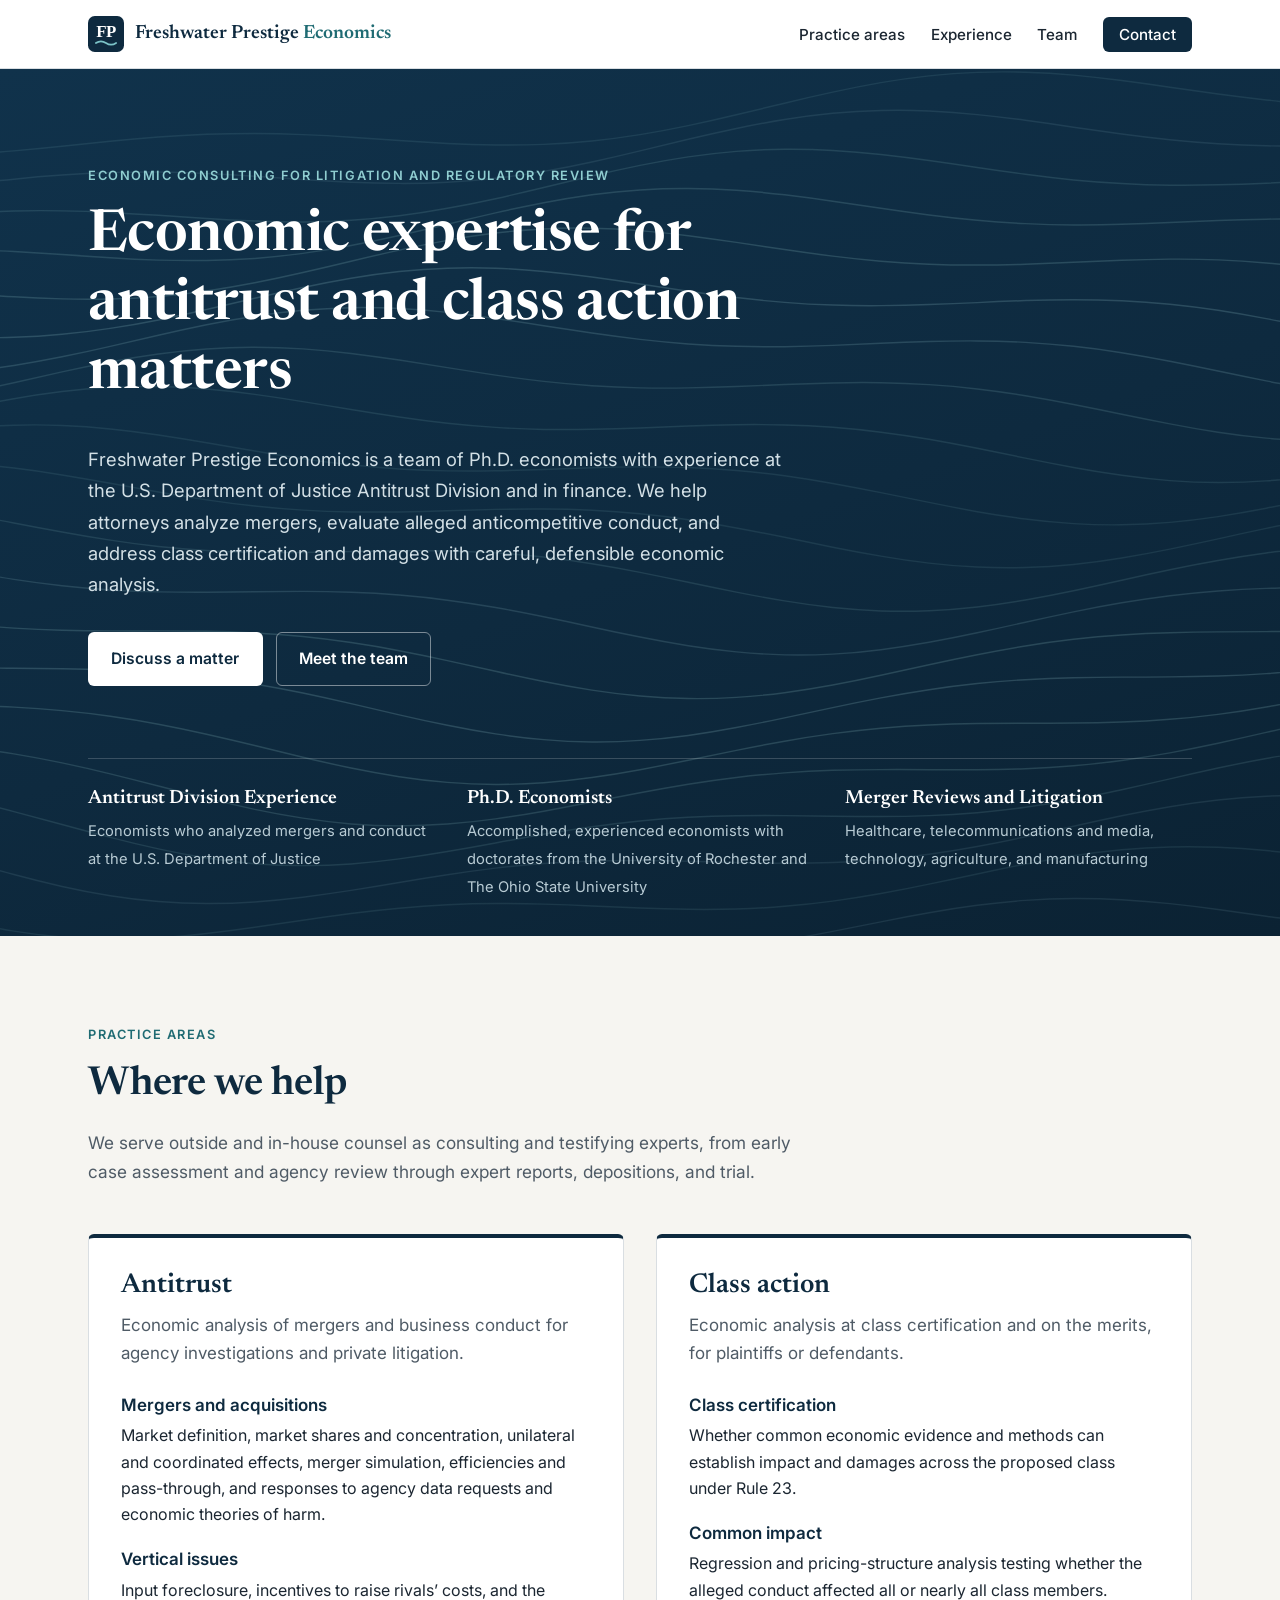
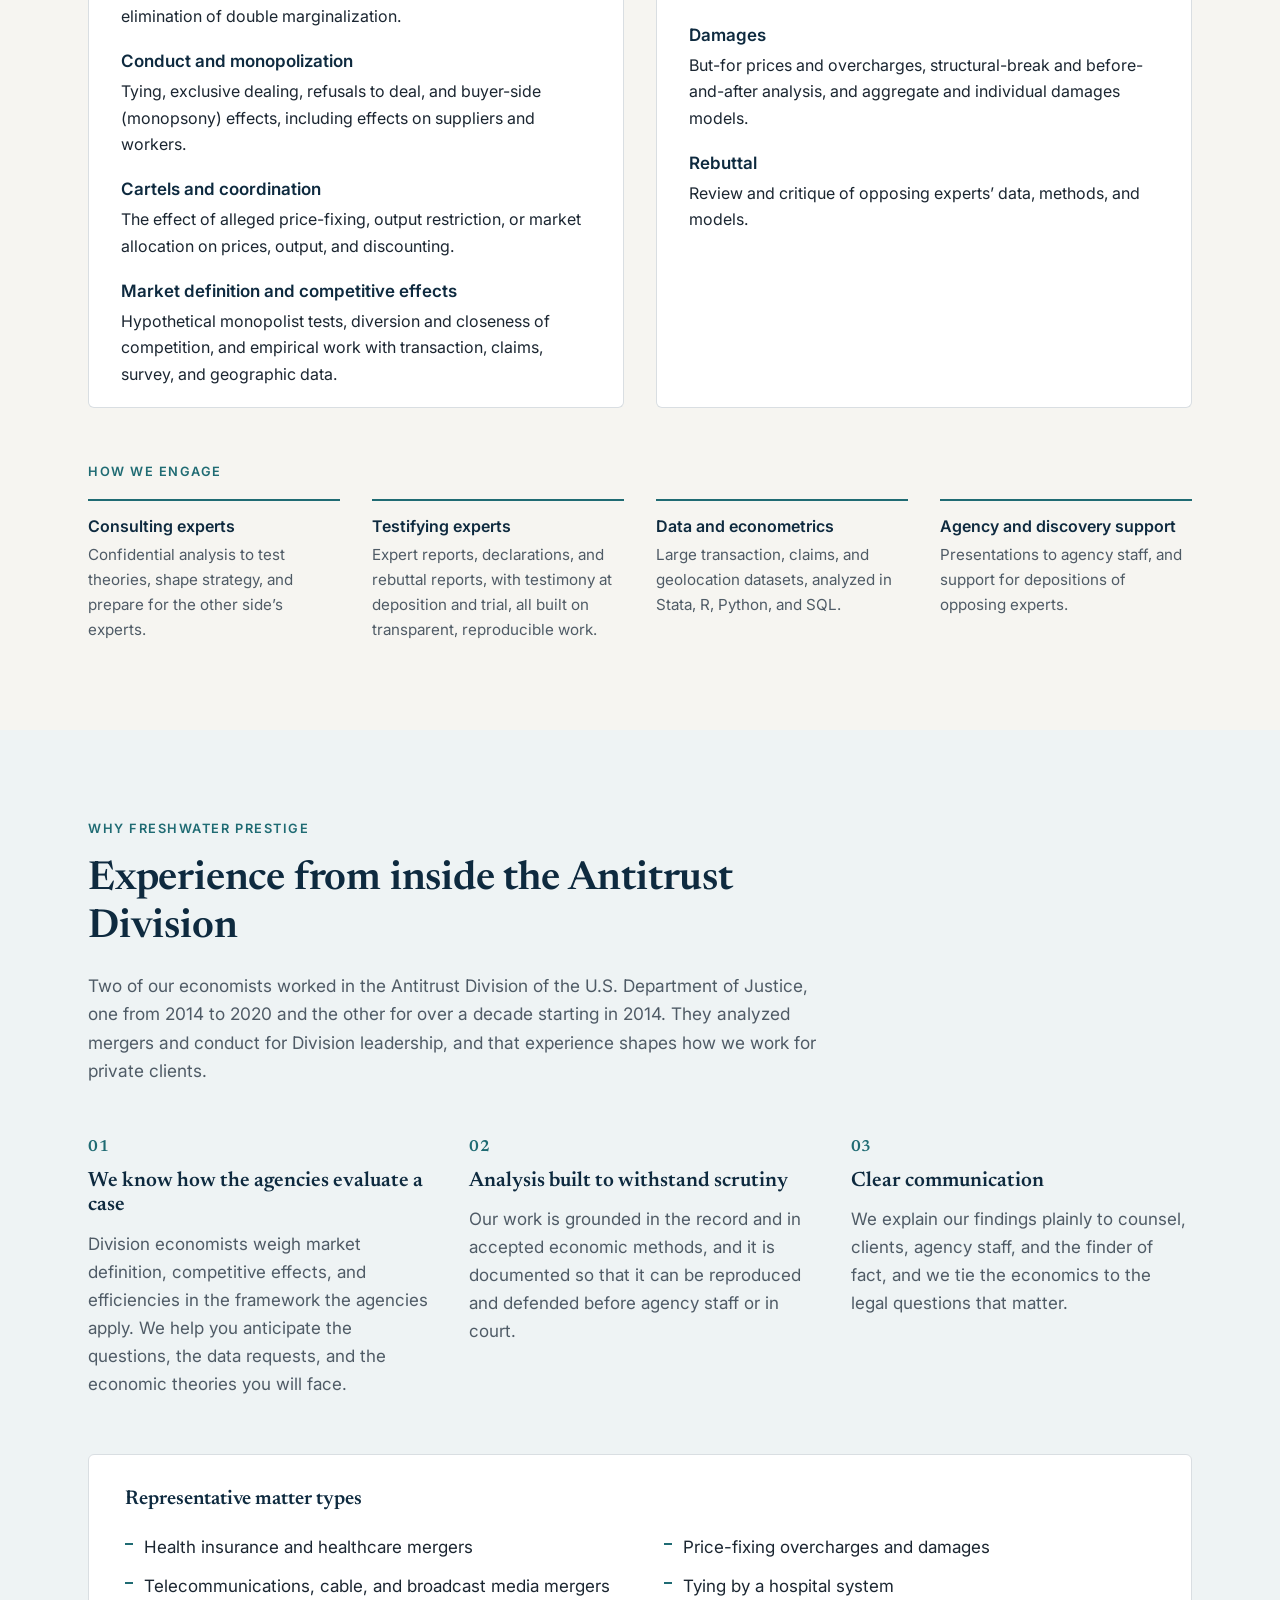
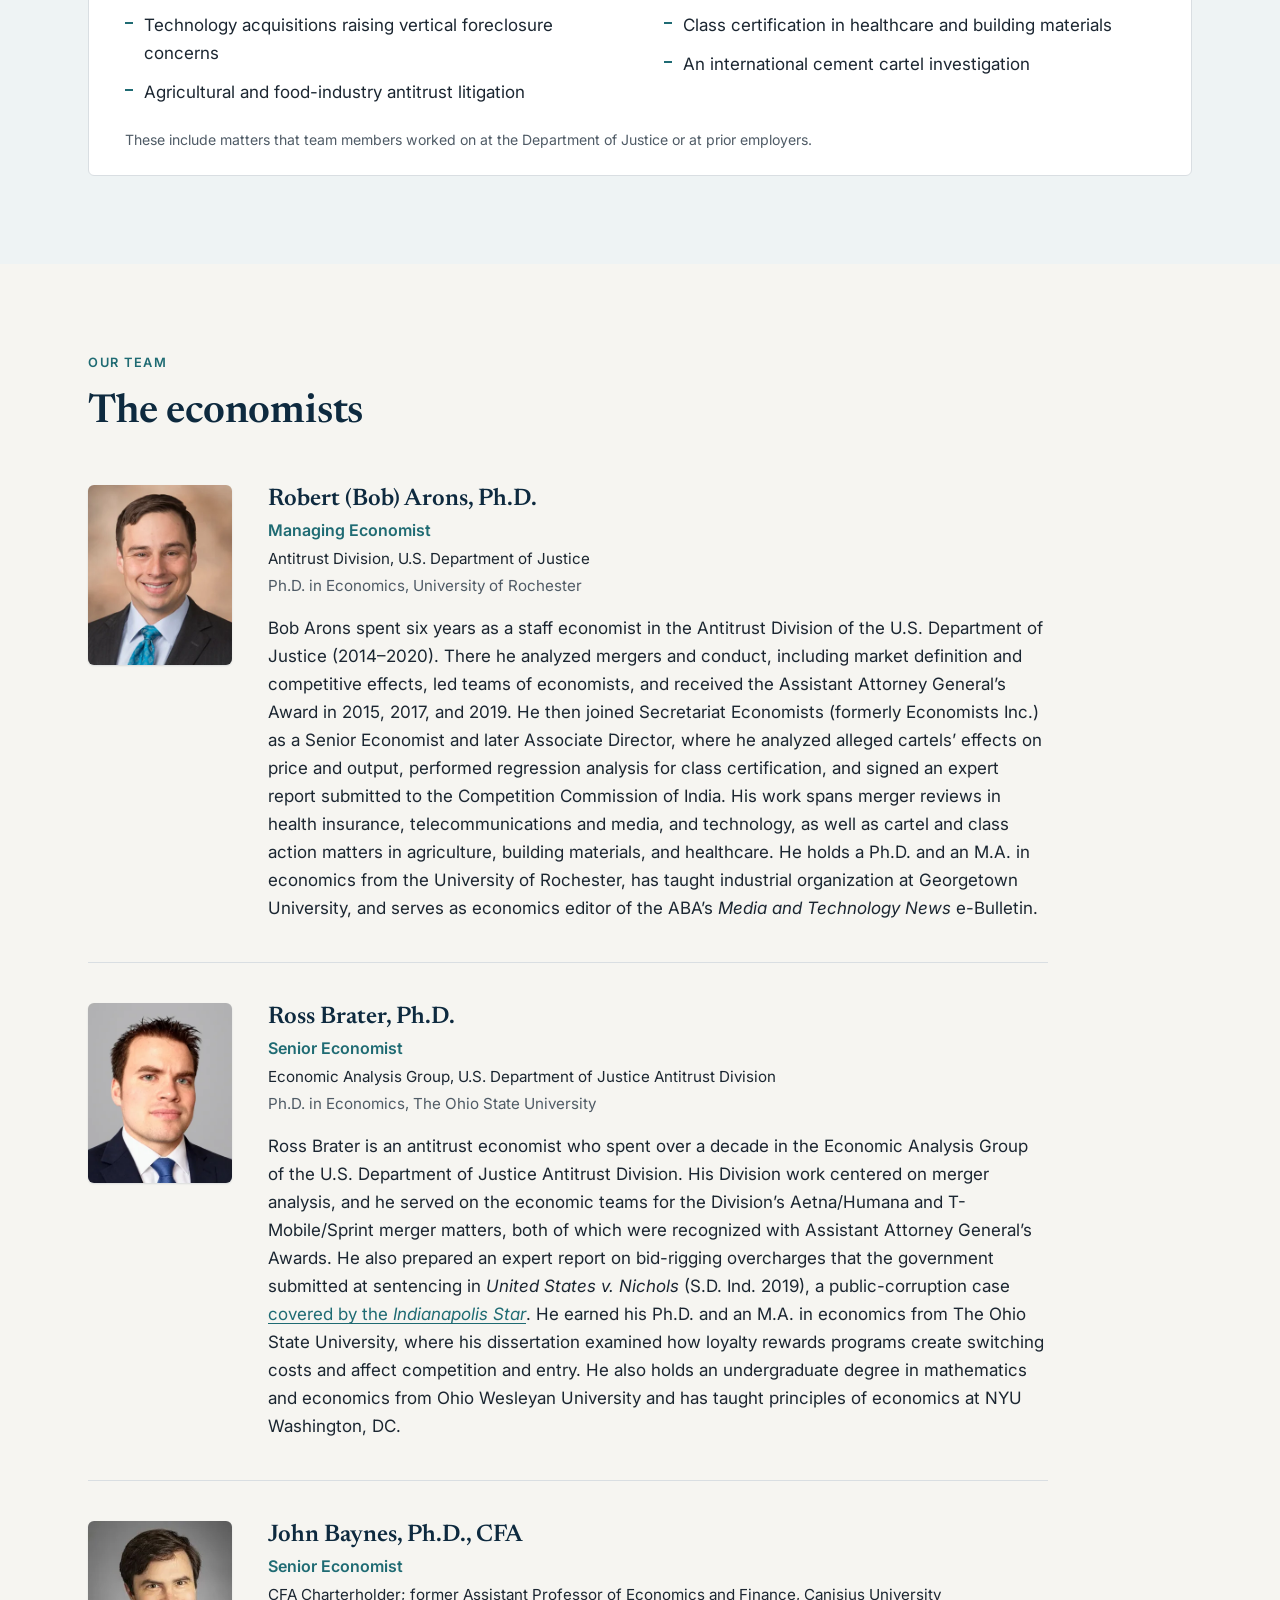
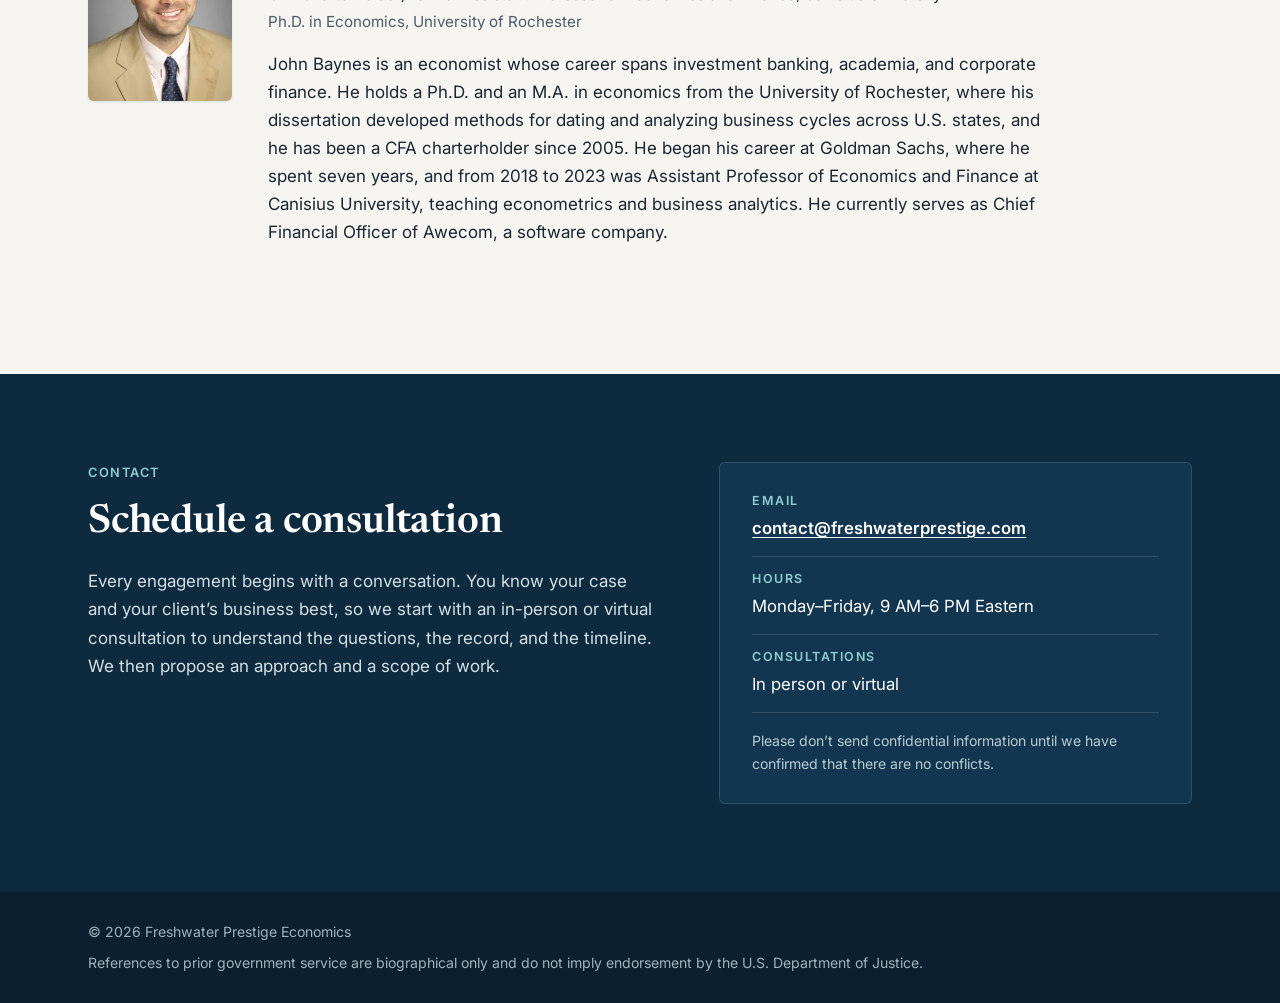
==== index.html @ 2735fbfc "Add OpenAI ads tracking pixel" ====
<!doctype html>
<html lang="en">
<head>
  <meta charset="utf-8">
  <meta name="viewport" content="width=device-width, initial-scale=1">
  <title>Freshwater Prestige Economics | Antitrust and Class Action Economic Consulting</title>
  <meta name="description" content="Freshwater Prestige Economics provides economic analysis and expert support to attorneys in antitrust and class action matters, with economists who previously served in the U.S. Department of Justice Antitrust Division.">
  <link rel="canonical" href="https://www.freshwaterprestige.com/">
  <meta property="og:type" content="website">
  <meta property="og:site_name" content="Freshwater Prestige Economics">
  <meta property="og:title" content="Freshwater Prestige Economics">
  <meta property="og:description" content="Economic analysis for antitrust and class action matters, from economists with Department of Justice Antitrust Division experience.">
  <meta property="og:url" content="https://www.freshwaterprestige.com/">
  <meta property="og:image" content="https://www.freshwaterprestige.com/images/og-image.png">
  <meta property="og:image:width" content="1200">
  <meta property="og:image:height" content="630">
  <meta property="og:image:alt" content="Freshwater Prestige Economics: antitrust and class action economic consulting">
  <meta name="twitter:card" content="summary_large_image">
  <meta name="theme-color" content="#0e2a3f">
  <link rel="icon" href="favicon.svg" type="image/svg+xml">
  <link rel="icon" href="favicon-32.png" sizes="32x32" type="image/png">
  <link rel="apple-touch-icon" href="apple-touch-icon.png">
  <link rel="preconnect" href="https://fonts.googleapis.com">
  <link rel="preconnect" href="https://fonts.gstatic.com" crossorigin>
  <link rel="stylesheet" href="https://fonts.googleapis.com/css2?family=Inter:wght@400;500;600&family=Newsreader:opsz,wght@6..72,500;6..72,600&display=swap">
  <link rel="stylesheet" href="css/style.css">
  <script src="js/main.js" defer></script>
  <script type="application/ld+json">
  {"@context":"https://schema.org","@type":"ProfessionalService","name":"Freshwater Prestige Economics","url":"https://www.freshwaterprestige.com/","logo":"https://www.freshwaterprestige.com/apple-touch-icon.png","image":"https://www.freshwaterprestige.com/images/og-image.png","description":"Economic consulting for attorneys in antitrust and class action matters.","areaServed":"US","knowsAbout":["Antitrust economics","Merger analysis","Market definition","Class certification","Damages"],"openingHours":"Mo-Fr 09:00-18:00","employee":[{"@type":"Person","name":"Robert Arons","jobTitle":"Managing Economist","alumniOf":"University of Rochester"},{"@type":"Person","name":"Ross Brater","jobTitle":"Senior Economist","alumniOf":"The Ohio State University"},{"@type":"Person","name":"John Baynes","jobTitle":"Senior Economist","alumniOf":"University of Rochester"}]}
  </script>
  <script>!function(w,d,s,u){if(w.oaiq)return;var q=function(){q.q.push(arguments)};q.q=[];w.oaiq=q;var j=d.createElement(s);j.async=1;j.src=u;var f=d.getElementsByTagName(s)[0];f.parentNode.insertBefore(j,f)}(window,document,"script","https://bzrcdn.openai.com/sdk/oaiq.min.js");oaiq("init",{pixelId:"56TsaxgMLjwE8Kf6VSjz1W",debug:false});</script>
</head>
<body>
  <a class="skip-link" href="#main">Skip to content</a>

  <header class="site-header">
    <div class="wrap header-inner">
      <a class="brand" href="./" aria-label="Freshwater Prestige Economics, home">
        <svg class="brand-mark" viewBox="0 0 64 64" aria-hidden="true"><rect width="64" height="64" rx="12" fill="#0e2a3f"/><text x="32" y="38" text-anchor="middle" font-family="Georgia, 'Times New Roman', serif" font-size="30" font-weight="600" fill="#fff" letter-spacing="-1">FP</text><path d="M14 48c6-4 12-4 18 0s12 4 18 0" fill="none" stroke="#7cc4c8" stroke-width="3" stroke-linecap="round"/></svg>
        <span class="brand-name">Freshwater Prestige <span>Economics</span></span>
      </a>
      <nav class="site-nav" aria-label="Main">
        <ul>
          <li><a href="#practice">Practice areas</a></li>
          <li><a href="#experience">Experience</a></li>
          <li><a href="#team">Team</a></li>
          <li><a class="nav-cta" href="#contact">Contact</a></li>
        </ul>
      </nav>
    </div>
  </header>

  <main id="main">
    <section class="hero" aria-labelledby="hero-title">
      <div class="wrap hero-inner">
        <p class="eyebrow">Economic consulting for litigation and regulatory review</p>
        <h1 id="hero-title">Economic expertise for antitrust and class action matters</h1>
        <p class="lede">Freshwater Prestige Economics is a team of Ph.D. economists with experience at the U.S.&nbsp;Department of Justice Antitrust Division and in finance. We help attorneys analyze mergers, evaluate alleged anticompetitive conduct, and address class certification and damages with careful, defensible economic analysis.</p>
        <div class="hero-actions">
          <span class="js-email" data-u="tcatnoc" data-d="moc.egitserpretawhserf" data-label="Discuss a matter" data-class="btn btn-primary" data-subject="Consultation request"><a class="btn btn-primary" href="#contact">Discuss a matter</a></span>
          <a class="btn btn-ghost" href="#team">Meet the team</a>
        </div>
      </div>
      <div class="wrap">
        <ul class="facts" aria-label="At a glance">
          <li><strong>Antitrust Division Experience</strong><span>Economists who analyzed mergers and conduct at the U.S. Department of Justice</span></li>
          <li><strong>Ph.D. Economists</strong><span>Accomplished, experienced economists with doctorates from the University of Rochester and The Ohio State University</span></li>
          <li><strong>Merger Reviews and Litigation</strong><span>Healthcare, telecommunications and media, technology, agriculture, and manufacturing</span></li>
        </ul>
      </div>
    </section>

    <section id="practice" class="section" aria-labelledby="practice-title">
      <div class="wrap">
        <div class="section-head">
          <p class="kicker">Practice areas</p>
          <h2 id="practice-title">Where we help</h2>
          <p>We serve outside and in-house counsel as consulting and testifying experts, from early case assessment and agency review through expert reports, depositions, and trial.</p>
        </div>

        <div class="practice-grid">
          <article class="practice">
            <h3>Antitrust</h3>
            <p class="practice-intro">Economic analysis of mergers and business conduct for agency investigations and private litigation.</p>
            <dl>
              <dt>Mergers and acquisitions</dt>
              <dd>Market definition, market shares and concentration, unilateral and coordinated effects, merger simulation, efficiencies and pass-through, and responses to agency data requests and economic theories of harm.</dd>
              <dt>Vertical issues</dt>
              <dd>Input foreclosure, incentives to raise rivals&rsquo; costs, and the elimination of double marginalization.</dd>
              <dt>Conduct and monopolization</dt>
              <dd>Tying, exclusive dealing, refusals to deal, and buyer-side (monopsony) effects, including effects on suppliers and workers.</dd>
              <dt>Cartels and coordination</dt>
              <dd>The effect of alleged price-fixing, output restriction, or market allocation on prices, output, and discounting.</dd>
              <dt>Market definition and competitive effects</dt>
              <dd>Hypothetical monopolist tests, diversion and closeness of competition, and empirical work with transaction, claims, survey, and geographic data.</dd>
            </dl>
          </article>

          <article class="practice">
            <h3>Class action</h3>
            <p class="practice-intro">Economic analysis at class certification and on the merits, for plaintiffs or defendants.</p>
            <dl>
              <dt>Class certification</dt>
              <dd>Whether common economic evidence and methods can establish impact and damages across the proposed class under Rule&nbsp;23.</dd>
              <dt>Common impact</dt>
              <dd>Regression and pricing-structure analysis testing whether the alleged conduct affected all or nearly all class members.</dd>
              <dt>Damages</dt>
              <dd>But-for prices and overcharges, structural-break and before-and-after analysis, and aggregate and individual damages models.</dd>
              <dt>Rebuttal</dt>
              <dd>Review and critique of opposing experts&rsquo; data, methods, and models.</dd>
            </dl>
          </article>
        </div>

        <h3 class="engage-title" id="engage-title">How we engage</h3>
        <ul class="engage" aria-labelledby="engage-title">
          <li><h4>Consulting experts</h4><p>Confidential analysis to test theories, shape strategy, and prepare for the other side&rsquo;s experts.</p></li>
          <li><h4>Testifying experts</h4><p>Expert reports, declarations, and rebuttal reports, with testimony at deposition and trial, all built on transparent, reproducible work.</p></li>
          <li><h4>Data and econometrics</h4><p>Large transaction, claims, and geolocation datasets, analyzed in Stata, R, Python, and SQL.</p></li>
          <li><h4>Agency and discovery support</h4><p>Presentations to agency staff, and support for depositions of opposing experts.</p></li>
        </ul>
      </div>
    </section>

    <section id="experience" class="section section-tint" aria-labelledby="experience-title">
      <div class="wrap">
        <div class="section-head">
          <p class="kicker">Why Freshwater Prestige</p>
          <h2 id="experience-title">Experience from inside the Antitrust Division</h2>
          <p>Two of our economists worked in the Antitrust Division of the U.S. Department of Justice, one from 2014 to 2020 and the other for over a decade starting in 2014. They analyzed mergers and conduct for Division leadership, and that experience shapes how we work for private clients.</p>
        </div>

        <div class="why-grid">
          <div class="why">
            <span class="why-num" aria-hidden="true">01</span>
            <h3>We know how the agencies evaluate a case</h3>
            <p>Division economists weigh market definition, competitive effects, and efficiencies in the framework the agencies apply. We help you anticipate the questions, the data requests, and the economic theories you will face.</p>
          </div>
          <div class="why">
            <span class="why-num" aria-hidden="true">02</span>
            <h3>Analysis built to withstand scrutiny</h3>
            <p>Our work is grounded in the record and in accepted economic methods, and it is documented so that it can be reproduced and defended before agency staff or in court.</p>
          </div>
          <div class="why">
            <span class="why-num" aria-hidden="true">03</span>
            <h3>Clear communication</h3>
            <p>We explain our findings plainly to counsel, clients, agency staff, and the finder of fact, and we tie the economics to the legal questions that matter.</p>
          </div>
        </div>

        <div class="matters">
          <h3>Representative matter types</h3>
          <ul>
            <li>Health insurance and healthcare mergers</li>
            <li>Telecommunications, cable, and broadcast media mergers</li>
            <li>Technology acquisitions raising vertical foreclosure concerns</li>
            <li>Agricultural and food-industry antitrust litigation</li>
            <li>Price-fixing overcharges and damages</li>
            <li>Tying by a hospital system</li>
            <li>Class certification in healthcare and building materials</li>
            <li>An international cement cartel investigation</li>
          </ul>
          <p class="note">These include matters that team members worked on at the Department of Justice or at prior employers.</p>
        </div>
      </div>
    </section>

    <section id="team" class="section" aria-labelledby="team-title">
      <div class="wrap">
        <div class="section-head">
          <p class="kicker">Our team</p>
          <h2 id="team-title">The economists</h2>
        </div>

        <div class="team-grid">
          <article class="person">
            <picture>
              <source srcset="images/robert-arons.webp" type="image/webp">
              <img src="images/robert-arons.jpg" width="320" height="400" alt="Portrait of Robert Arons" loading="lazy" decoding="async">
            </picture>
            <div class="person-body">
              <h3>Robert (Bob) Arons, Ph.D.</h3>
              <p class="role">Managing Economist</p>
              <p class="background">Antitrust Division, U.S. Department of Justice</p>
              <p class="creds">Ph.D. in Economics, University of Rochester</p>
              <p>Bob Arons spent six years as a staff economist in the Antitrust Division of the U.S. Department of Justice (2014&ndash;2020). There he analyzed mergers and conduct, including market definition and competitive effects, led teams of economists, and received the Assistant Attorney General&rsquo;s Award in 2015, 2017, and 2019. He then joined Secretariat Economists (formerly Economists Inc.) as a Senior Economist and later Associate Director, where he analyzed alleged cartels&rsquo; effects on price and output, performed regression analysis for class certification, and signed an expert report submitted to the Competition Commission of India. His work spans merger reviews in health insurance, telecommunications and media, and technology, as well as cartel and class action matters in agriculture, building materials, and healthcare. He holds a Ph.D. and an M.A. in economics from the University of Rochester, has taught industrial organization at Georgetown University, and serves as economics editor of the ABA&rsquo;s <i>Media and Technology News</i> e-Bulletin.</p>
            </div>
          </article>

          <article class="person">
            <picture>
              <source srcset="images/ross-brater.webp" type="image/webp">
              <img src="images/ross-brater.jpg" width="320" height="400" alt="Portrait of Ross Brater" loading="lazy" decoding="async">
            </picture>
            <div class="person-body">
              <h3>Ross Brater, Ph.D.</h3>
              <p class="role">Senior Economist</p>
              <p class="background">Economic Analysis Group, U.S. Department of Justice Antitrust Division</p>
              <p class="creds">Ph.D. in Economics, The Ohio State University</p>
              <p>Ross Brater is an antitrust economist who spent over a decade in the Economic Analysis Group of the U.S. Department of Justice Antitrust Division. His Division work centered on merger analysis, and he served on the economic teams for the Division&rsquo;s Aetna/Humana and T-Mobile/Sprint merger matters, both of which were recognized with Assistant Attorney General&rsquo;s Awards. He also prepared an expert report on bid-rigging overcharges that the government submitted at sentencing in <em>United States v. Nichols</em> (S.D. Ind. 2019), a public-corruption case <a href="https://www.indystar.com/story/news/local/2019/01/18/here-every-name-listed-nichols-sentencing-memo/2614495002/" target="_blank" rel="noopener">covered by the <em>Indianapolis Star</em></a>. He earned his Ph.D. and an M.A. in economics from The Ohio State University, where his dissertation examined how loyalty rewards programs create switching costs and affect competition and entry. He also holds an undergraduate degree in mathematics and economics from Ohio Wesleyan University and has taught principles of economics at NYU Washington, DC.</p>
            </div>
          </article>

          <article class="person">
            <picture>
              <source srcset="images/john-baynes.webp" type="image/webp">
              <img src="images/john-baynes.jpg" width="260" height="325" alt="Portrait of John Baynes" loading="lazy" decoding="async">
            </picture>
            <div class="person-body">
              <h3>John Baynes, Ph.D., CFA</h3>
              <p class="role">Senior Economist</p>
              <p class="background">CFA Charterholder; former Assistant Professor of Economics and Finance, Canisius University</p>
              <p class="creds">Ph.D. in Economics, University of Rochester</p>
              <p>John Baynes is an economist whose career spans investment banking, academia, and corporate finance. He holds a Ph.D. and an M.A. in economics from the University of Rochester, where his dissertation developed methods for dating and analyzing business cycles across U.S. states, and he has been a CFA charterholder since 2005. He began his career at Goldman Sachs, where he spent seven years, and from 2018 to 2023 was Assistant Professor of Economics and Finance at Canisius University, teaching econometrics and business analytics. He currently serves as Chief Financial Officer of Awecom, a software company.</p>
            </div>
          </article>
        </div>
      </div>
    </section>

    <section id="contact" class="section section-dark" aria-labelledby="contact-title">
      <div class="wrap contact-grid">
        <div>
          <p class="kicker">Contact</p>
          <h2 id="contact-title">Schedule a consultation</h2>
          <p>Every engagement begins with a conversation. You know your case and your client&rsquo;s business best, so we start with an in-person or virtual consultation to understand the questions, the record, and the timeline. We then propose an approach and a scope of work.</p>
        </div>
        <dl class="contact-list">
          <div>
            <dt>Email</dt>
            <dd class="contact-email"><span class="js-email" data-u="tcatnoc" data-d="moc.egitserpretawhserf" data-subject="Consultation request">contact [at] freshwaterprestige [dot] com</span></dd>
          </div>
          <div>
            <dt>Hours</dt>
            <dd>Monday&ndash;Friday, 9&nbsp;AM&ndash;6&nbsp;PM Eastern</dd>
          </div>
          <div>
            <dt>Consultations</dt>
            <dd>In person or virtual</dd>
          </div>
          <p class="contact-note">Please don&rsquo;t send confidential information until we have confirmed that there are no conflicts.</p>
        </dl>
      </div>
    </section>
  </main>

  <footer class="site-footer">
    <div class="wrap footer-inner">
      <p>&copy; <span id="year">2026</span> Freshwater Prestige Economics</p>
      <p class="disclaimer">References to prior government service are biographical only and do not imply endorsement by the U.S. Department of Justice.</p>
    </div>
  </footer>
</body>
</html>
---- css/style.css ----
/* Freshwater Prestige Economics: single stylesheet, no build step. */
:root {
  --navy: #0e2a3f;
  --navy-2: #133650;
  --teal: #1f6b73;        /* accent on light backgrounds (AA on white and on --paper) */
  --teal-light: #8fcdd0;  /* accent on dark backgrounds */
  --paper: #f6f5f1;
  --surface: #ffffff;
  --tint: #eef3f4;
  --text: #1b2631;
  --muted: #4f5b66;
  --line: #d9dee2;
  --serif: "Newsreader", Georgia, "Times New Roman", serif;
  --sans: "Inter", system-ui, -apple-system, "Segoe UI", Roboto, Helvetica, Arial, sans-serif;
  --wrap: 72rem;
  --radius: 6px;
}

*, *::before, *::after { box-sizing: border-box; }
html { scroll-behavior: smooth; -webkit-text-size-adjust: 100%; }
@media (prefers-reduced-motion: reduce) { html { scroll-behavior: auto; } }
body {
  margin: 0;
  font-family: var(--sans);
  font-size: 1.0625rem;
  line-height: 1.65;
  color: var(--text);
  background: var(--paper);
  text-rendering: optimizeLegibility;
}
img { max-width: 100%; height: auto; display: block; }
h1, h2, h3, h4 { font-family: var(--serif); font-weight: 600; line-height: 1.2; color: var(--navy); margin: 0 0 .5em; }
h1 { font-size: clamp(2.2rem, 4.6vw, 3.6rem); letter-spacing: -.01em; }
h2 { font-size: clamp(1.8rem, 3.2vw, 2.5rem); letter-spacing: -.005em; }
h3 { font-size: 1.3rem; }
p { margin: 0 0 1em; }
a { color: var(--teal); text-underline-offset: .18em; }
a:hover { color: var(--navy); }
:focus-visible { outline: 3px solid #e0a526; outline-offset: 3px; border-radius: 2px; }

.wrap { max-width: var(--wrap); margin: 0 auto; padding: 0 1.5rem; }

.skip-link { position: absolute; left: -999px; top: .5rem; background: var(--surface); color: var(--navy); padding: .5rem 1rem; z-index: 100; border-radius: var(--radius); }
.skip-link:focus { left: .5rem; }

/* Header */
.site-header { position: sticky; top: 0; z-index: 50; background: rgba(255,255,255,.96); border-bottom: 1px solid var(--line); backdrop-filter: saturate(1.2) blur(6px); }
.header-inner { display: flex; align-items: center; justify-content: space-between; gap: 1rem; min-height: 4.25rem; }
.brand { display: flex; align-items: center; gap: .7rem; text-decoration: none; color: var(--navy); }
.brand-mark { width: 2.25rem; height: 2.25rem; flex: none; }
.brand-name { font-family: var(--serif); font-weight: 600; font-size: 1.2rem; line-height: 1.1; }
.brand-name span { color: var(--teal); }
.site-nav ul { list-style: none; display: flex; align-items: center; gap: 1.6rem; margin: 0; padding: 0; }
.site-nav a { text-decoration: none; color: var(--text); font-size: .95rem; font-weight: 500; }
.site-nav a:hover { color: var(--teal); }
.site-nav .nav-cta { color: #fff; background: var(--navy); padding: .5rem 1rem; border-radius: var(--radius); }
.site-nav .nav-cta:hover { background: var(--teal); color: #fff; }

/* Hero */
.hero {
  position: relative;
  color: #e8f0f3;
  background-color: var(--navy);
  background-image: url("../images/contours.svg"), linear-gradient(160deg, #10324b 0%, #0e2a3f 55%, #0b2233 100%);
  background-size: cover, auto;
  background-position: center 30%, center;
  padding: 6rem 0 0;
  overflow: hidden;
}
.hero-inner { max-width: 50rem; margin-left: max(1.5rem, calc((100% - var(--wrap)) / 2 + 1.5rem)); padding: 0 1.5rem 0 0; }
.hero h1 { color: #fff; margin-bottom: .6em; }
.eyebrow, .kicker { font-size: .8rem; font-weight: 600; letter-spacing: .12em; text-transform: uppercase; margin: 0 0 1rem; }
.eyebrow { color: var(--teal-light); }
.kicker { color: var(--teal); }
.lede { font-size: 1.15rem; line-height: 1.7; color: #d3e0e6; max-width: 44rem; }
.hero-actions { display: flex; flex-wrap: wrap; gap: .8rem; margin: 2rem 0 0; }
.btn { display: inline-block; padding: .8rem 1.4rem; border-radius: var(--radius); font-weight: 600; font-size: .98rem; text-decoration: none; border: 1px solid transparent; transition: background-color .15s, color .15s, border-color .15s; }
.btn-primary { background: #fff; color: var(--navy); }
.btn-primary:hover { background: var(--teal-light); color: var(--navy); }
.btn-ghost { color: #fff; border-color: rgba(255,255,255,.45); }
.btn-ghost:hover { border-color: #fff; color: #fff; background: rgba(255,255,255,.08); }

.facts { list-style: none; margin: 4.5rem 0 0; padding: 1.75rem 0 2.25rem; display: grid; grid-template-columns: repeat(3, 1fr); gap: 2rem; border-top: 1px solid rgba(255,255,255,.18); }
.facts strong { display: block; font-family: var(--serif); font-weight: 600; font-size: 1.2rem; color: #fff; margin-bottom: .25rem; line-height: 1.3; }
.facts span { font-size: .92rem; color: #b8cbd4; }

/* Sections */
.section { padding: 5.5rem 0; scroll-margin-top: 4.25rem; }
.section-tint { background: var(--tint); }
.section-head { max-width: 46rem; margin-bottom: 3rem; }
.section-head > p:last-child { color: var(--muted); font-size: 1.08rem; }

/* Practice areas */
.practice-grid { display: grid; grid-template-columns: 1fr 1fr; gap: 2rem; }
.practice { background: var(--surface); border: 1px solid var(--line); border-top: 4px solid var(--navy); border-radius: var(--radius); padding: 2rem 2rem 1.25rem; }
.practice h3 { font-size: 1.7rem; margin-bottom: .3em; }
.practice-intro { color: var(--muted); margin-bottom: 1.5rem; }
.practice dl { margin: 0; }
.practice dt { font-weight: 600; color: var(--navy); margin-top: 1.1rem; }
.practice dt:first-child { margin-top: 0; }
.practice dd { margin: .2rem 0 0; color: var(--text); font-size: 1rem; }

.engage-title { font-family: var(--sans); font-size: .8rem; font-weight: 600; letter-spacing: .12em; text-transform: uppercase; color: var(--teal); margin: 3.5rem 0 1.25rem; }
.engage { list-style: none; margin: 0; padding: 0; display: grid; grid-template-columns: repeat(4, 1fr); gap: 2rem; }
.engage li { border-top: 2px solid var(--teal); padding-top: 1rem; }
.engage h4 { font-family: var(--sans); font-size: 1rem; font-weight: 600; margin-bottom: .35rem; }
.engage p { font-size: .95rem; color: var(--muted); margin: 0; }

/* Why us */
.why-grid { display: grid; grid-template-columns: repeat(3, 1fr); gap: 2.5rem; }
.why-num { display: block; font-family: var(--serif); font-size: 1rem; color: var(--teal); font-weight: 600; margin-bottom: .6rem; letter-spacing: .05em; }
.why h3 { font-size: 1.3rem; }
.why p { color: var(--muted); margin: 0; }
.matters { margin-top: 3.5rem; background: var(--surface); border: 1px solid var(--line); border-radius: var(--radius); padding: 2rem 2.25rem 1.5rem; }
.matters h3 { font-size: 1.25rem; margin-bottom: 1rem; }
.matters ul { margin: 0; padding: 0; list-style: none; columns: 2; column-gap: 3rem; }
.matters li { break-inside: avoid; padding: .35rem 0 .35rem 1.2rem; position: relative; }
.matters li::before { content: ""; position: absolute; left: 0; top: .95em; width: .5rem; height: 2px; background: var(--teal); }
.matters .note { margin: 1rem 0 0; font-size: .88rem; color: var(--muted); }

/* Team */
.team-grid { display: grid; gap: 0; max-width: 60rem; }
.person { display: grid; grid-template-columns: 9rem 1fr; gap: 2.25rem; padding: 2.5rem 0; border-top: 1px solid var(--line); }
.person:first-child { border-top: 0; padding-top: 0; }
.person img { width: 9rem; height: 11.25rem; object-fit: cover; border-radius: var(--radius); background: #cfd6db; box-shadow: 0 1px 2px rgba(14,42,63,.12); }
.person h3 { font-size: 1.5rem; margin-bottom: .2rem; }
.person .role { font-weight: 600; color: var(--teal); font-size: 1rem; margin-bottom: .15rem; }
.person .background { color: var(--text); font-size: .95rem; margin-bottom: .1rem; }
.person .creds { color: var(--muted); font-size: .95rem; margin-bottom: 1rem; }
.person-body p:last-child { margin-bottom: 0; }

/* Contact */
.section-dark { background: var(--navy); color: #d3e0e6; }
.section-dark h2 { color: #fff; }
.section-dark .kicker { color: var(--teal-light); }
.contact-grid { display: grid; grid-template-columns: 1.2fr 1fr; gap: 4rem; align-items: start; }
.contact-list { margin: 0; background: var(--navy-2); border: 1px solid rgba(255,255,255,.12); border-radius: var(--radius); padding: 1.75rem 2rem; }
.contact-list > div { padding: .8rem 0; border-bottom: 1px solid rgba(255,255,255,.12); }
.contact-list > div:first-child { padding-top: 0; }
.contact-list dt { font-size: .78rem; font-weight: 600; letter-spacing: .12em; text-transform: uppercase; color: var(--teal-light); }
.contact-list dd { margin: .2rem 0 0; color: #fff; font-size: 1.05rem; }
.contact-email a { color: #fff; font-weight: 600; overflow-wrap: anywhere; }
.contact-email a:hover { color: var(--teal-light); }
.contact-note { margin: 1rem 0 0; font-size: .88rem; color: #b8cbd4; }

/* Footer */
.site-footer { background: #0a1f2f; color: #9fb3bd; font-size: .88rem; padding: 1.75rem 0; }
.footer-inner { display: flex; flex-wrap: wrap; justify-content: space-between; gap: .5rem 2rem; }
.site-footer p { margin: 0; }

/* 404 */
.notfound { min-height: 60vh; display: grid; place-content: center; text-align: center; padding: 4rem 1.5rem; }

/* Responsive */
@media (max-width: 960px) {
  .engage { grid-template-columns: 1fr 1fr; }
  .why-grid { grid-template-columns: 1fr; gap: 2rem; }
  .contact-grid { grid-template-columns: 1fr; gap: 2rem; }
}
@media (max-width: 800px) {
  .header-inner { flex-direction: column; align-items: flex-start; gap: .4rem; padding-top: .7rem; padding-bottom: .6rem; }
  .site-nav ul { gap: .85rem; }
  .site-nav a { font-size: .875rem; }
  .site-nav .nav-cta { padding: .25rem .65rem; }
  .practice-grid { grid-template-columns: 1fr; }
  .facts { grid-template-columns: 1fr; gap: 1.25rem; margin-top: 3rem; }
  .matters ul { columns: 1; }
}
@media (max-width: 560px) {
  body { font-size: 1rem; }
  .site-header { position: static; }
  .hero { padding-top: 3.5rem; }
  .section { padding: 4rem 0; }
  .practice, .matters { padding: 1.5rem 1.25rem 1rem; }
  .engage { grid-template-columns: 1fr; gap: 1.5rem; }
  .person { grid-template-columns: 1fr; gap: 1.25rem; }
  .person img { width: 7rem; height: 8.75rem; }
  .contact-list { padding: 1.5rem 1.25rem; }
}
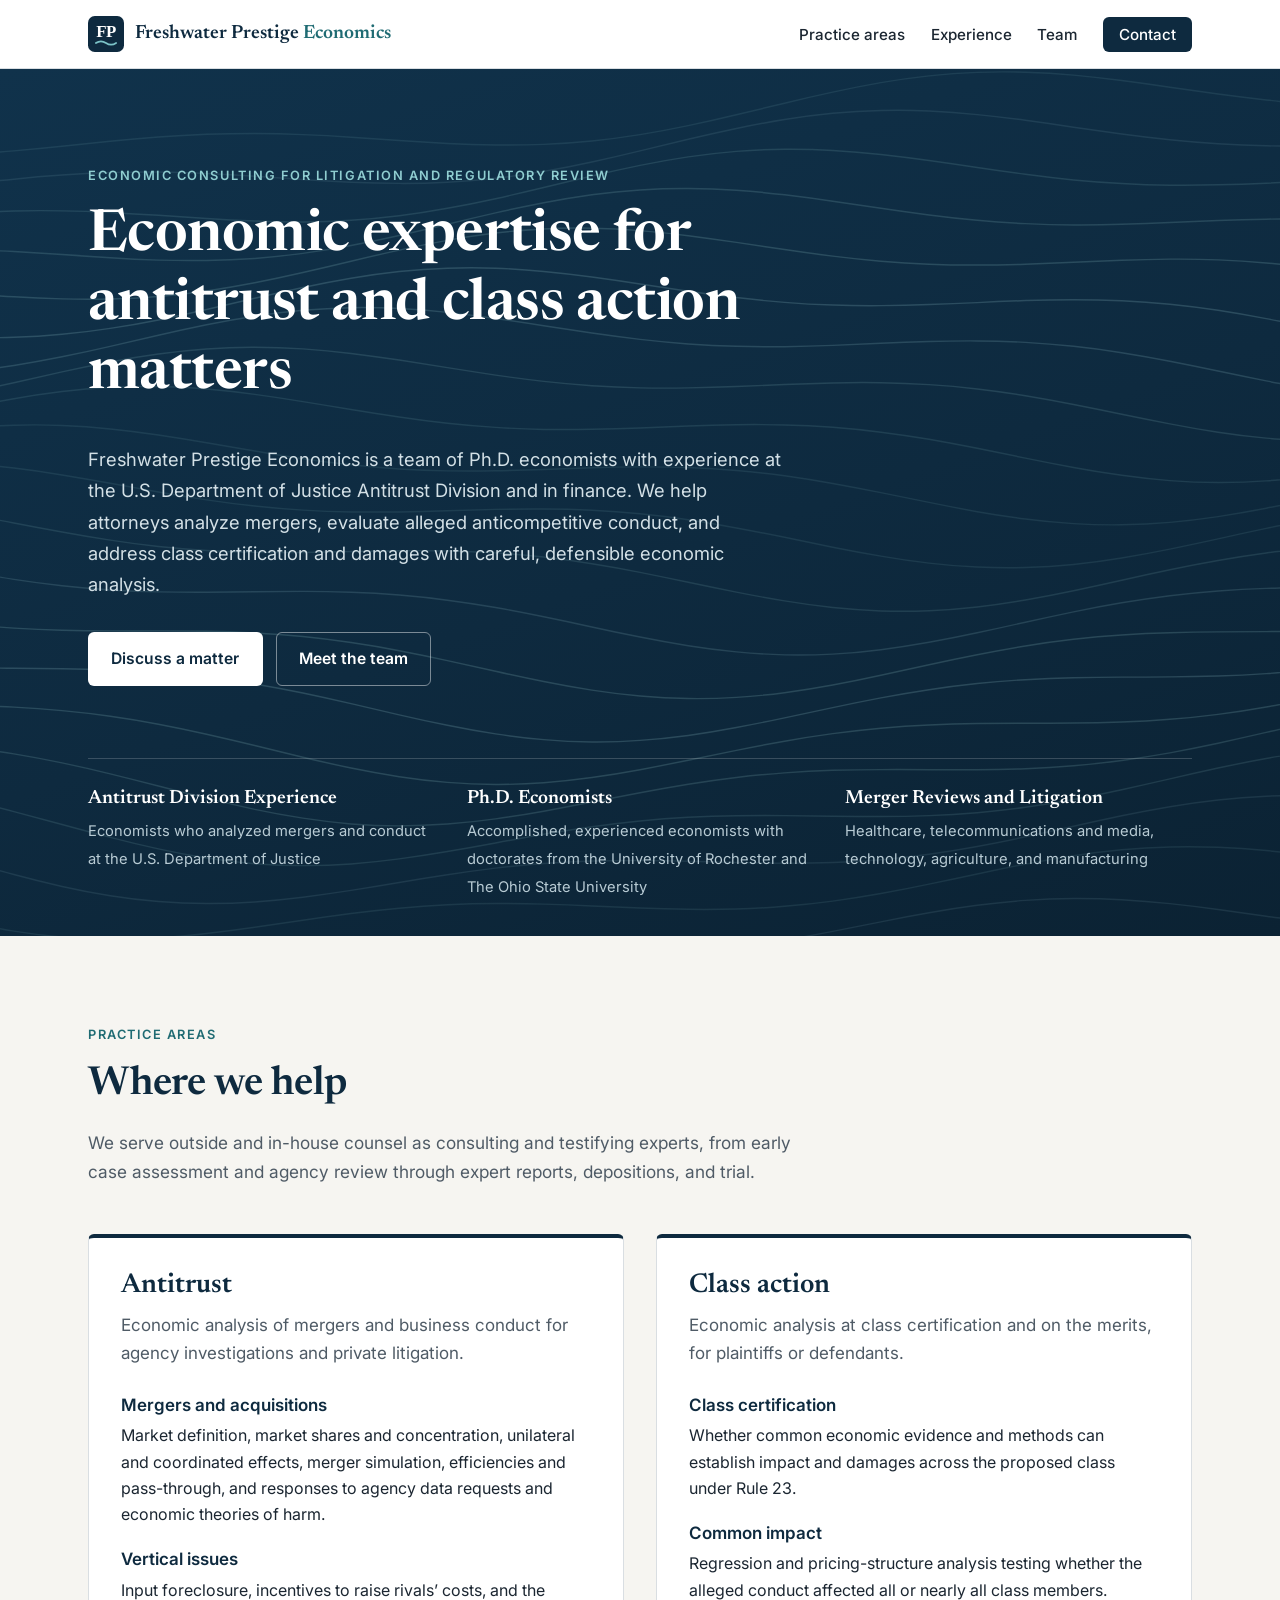
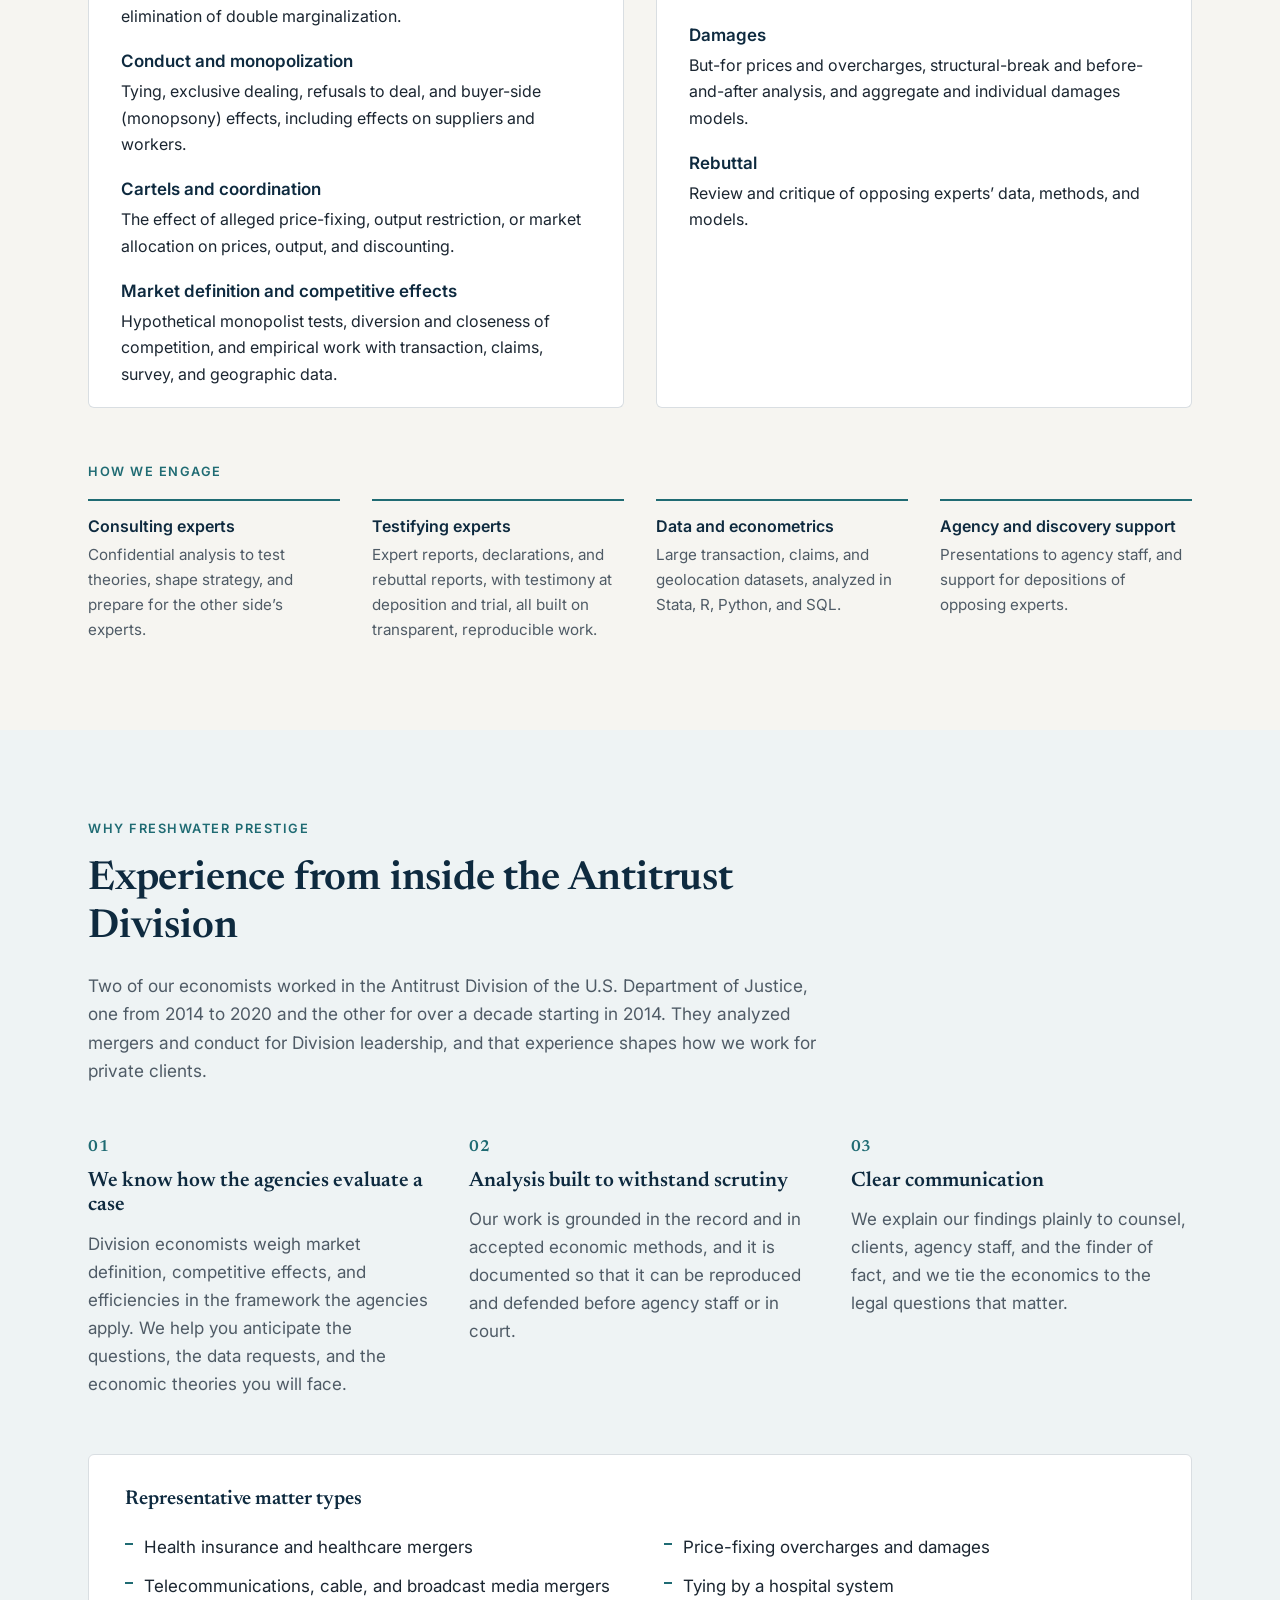
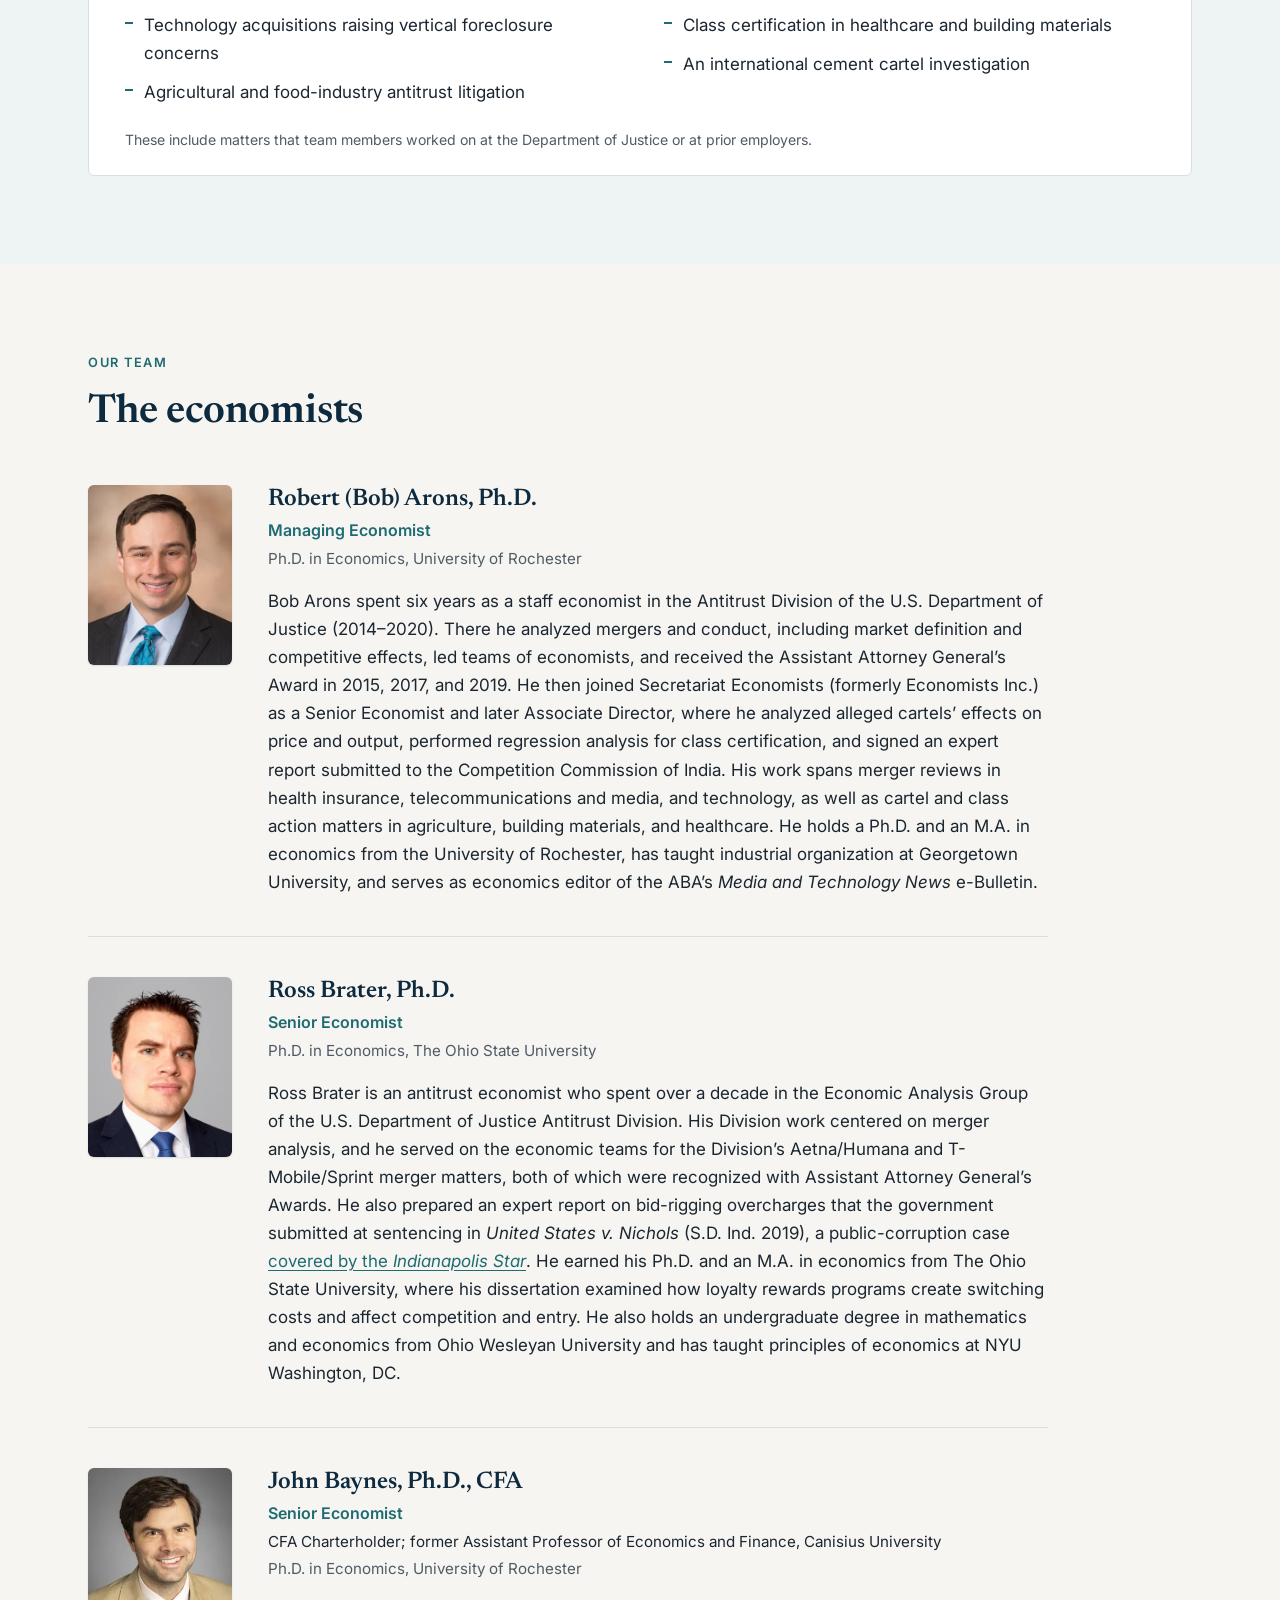
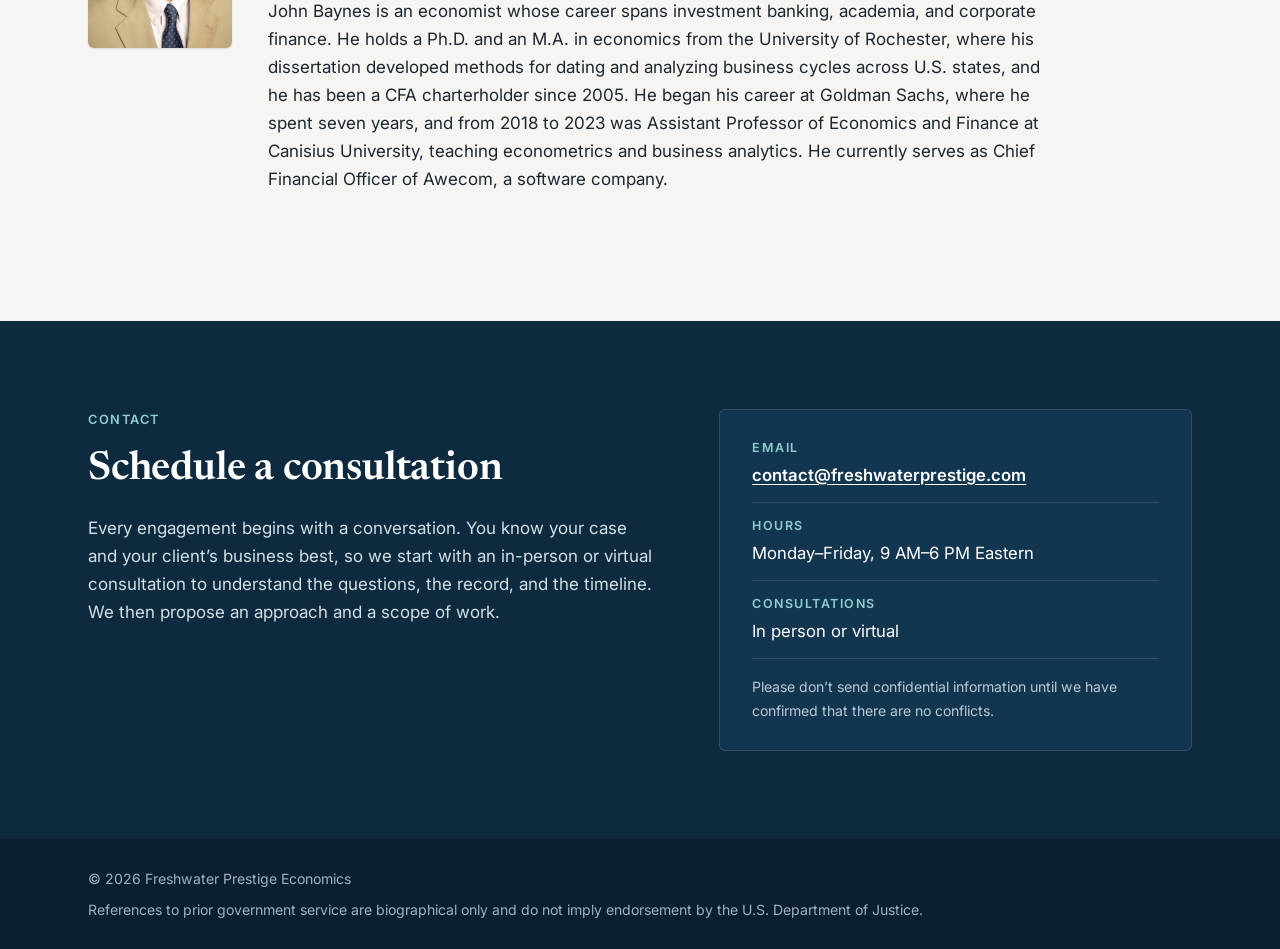
==== commit 55e07842: "Remove DOJ role lines from Bob and Ross cards" ====
--- a/index.html
+++ b/index.html
@@ -28,7 +28,8 @@
   <script type="application/ld+json">
   {"@context":"https://schema.org","@type":"ProfessionalService","name":"Freshwater Prestige Economics","url":"https://www.freshwaterprestige.com/","logo":"https://www.freshwaterprestige.com/apple-touch-icon.png","image":"https://www.freshwaterprestige.com/images/og-image.png","description":"Economic consulting for attorneys in antitrust and class action matters.","areaServed":"US","knowsAbout":["Antitrust economics","Merger analysis","Market definition","Class certification","Damages"],"openingHours":"Mo-Fr 09:00-18:00","employee":[{"@type":"Person","name":"Robert Arons","jobTitle":"Managing Economist","alumniOf":"University of Rochester"},{"@type":"Person","name":"Ross Brater","jobTitle":"Senior Economist","alumniOf":"The Ohio State University"},{"@type":"Person","name":"John Baynes","jobTitle":"Senior Economist","alumniOf":"University of Rochester"}]}
   </script>
-  <script>!function(w,d,s,u){if(w.oaiq)return;var q=function(){q.q.push(arguments)};q.q=[];w.oaiq=q;var j=d.createElement(s);j.async=1;j.src=u;var f=d.getElementsByTagName(s)[0];f.parentNode.insertBefore(j,f)}(window,document,"script","https://bzrcdn.openai.com/sdk/oaiq.min.js");oaiq("init",{pixelId:"56TsaxgMLjwE8Kf6VSjz1W",debug:false});</script>
+  <script>!function(w,d,s,u){if(w.oaiq)return;var q=function(){q.q.push(arguments)};q.q=[];w.oaiq=q;var j=d.createElement(s);j.async=1;j.src=u;var f=d.getElementsByTagName(s)[0];f.parentNode.insertBefore(j,f)}(window,document,"script","https://bzrcdn.openai.com/sdk/oaiq.min.js");oaiq("init",{pixelId:"56TsaxgMLjwE8Kf6VSjz1W",debug:false});
+  oaiq("measure","page_viewed",{type:"contents"});</script>
 </head>
 <body>
   <a class="skip-link" href="#main">Skip to content</a>
@@ -181,7 +182,6 @@
             <div class="person-body">
               <h3>Robert (Bob) Arons, Ph.D.</h3>
               <p class="role">Managing Economist</p>
-              <p class="background">Antitrust Division, U.S. Department of Justice</p>
               <p class="creds">Ph.D. in Economics, University of Rochester</p>
               <p>Bob Arons spent six years as a staff economist in the Antitrust Division of the U.S. Department of Justice (2014&ndash;2020). There he analyzed mergers and conduct, including market definition and competitive effects, led teams of economists, and received the Assistant Attorney General&rsquo;s Award in 2015, 2017, and 2019. He then joined Secretariat Economists (formerly Economists Inc.) as a Senior Economist and later Associate Director, where he analyzed alleged cartels&rsquo; effects on price and output, performed regression analysis for class certification, and signed an expert report submitted to the Competition Commission of India. His work spans merger reviews in health insurance, telecommunications and media, and technology, as well as cartel and class action matters in agriculture, building materials, and healthcare. He holds a Ph.D. and an M.A. in economics from the University of Rochester, has taught industrial organization at Georgetown University, and serves as economics editor of the ABA&rsquo;s <i>Media and Technology News</i> e-Bulletin.</p>
             </div>
@@ -195,7 +195,6 @@
             <div class="person-body">
               <h3>Ross Brater, Ph.D.</h3>
               <p class="role">Senior Economist</p>
-              <p class="background">Economic Analysis Group, U.S. Department of Justice Antitrust Division</p>
               <p class="creds">Ph.D. in Economics, The Ohio State University</p>
               <p>Ross Brater is an antitrust economist who spent over a decade in the Economic Analysis Group of the U.S. Department of Justice Antitrust Division. His Division work centered on merger analysis, and he served on the economic teams for the Division&rsquo;s Aetna/Humana and T-Mobile/Sprint merger matters, both of which were recognized with Assistant Attorney General&rsquo;s Awards. He also prepared an expert report on bid-rigging overcharges that the government submitted at sentencing in <em>United States v. Nichols</em> (S.D. Ind. 2019), a public-corruption case <a href="https://www.indystar.com/story/news/local/2019/01/18/here-every-name-listed-nichols-sentencing-memo/2614495002/" target="_blank" rel="noopener">covered by the <em>Indianapolis Star</em></a>. He earned his Ph.D. and an M.A. in economics from The Ohio State University, where his dissertation examined how loyalty rewards programs create switching costs and affect competition and entry. He also holds an undergraduate degree in mathematics and economics from Ohio Wesleyan University and has taught principles of economics at NYU Washington, DC.</p>
             </div>
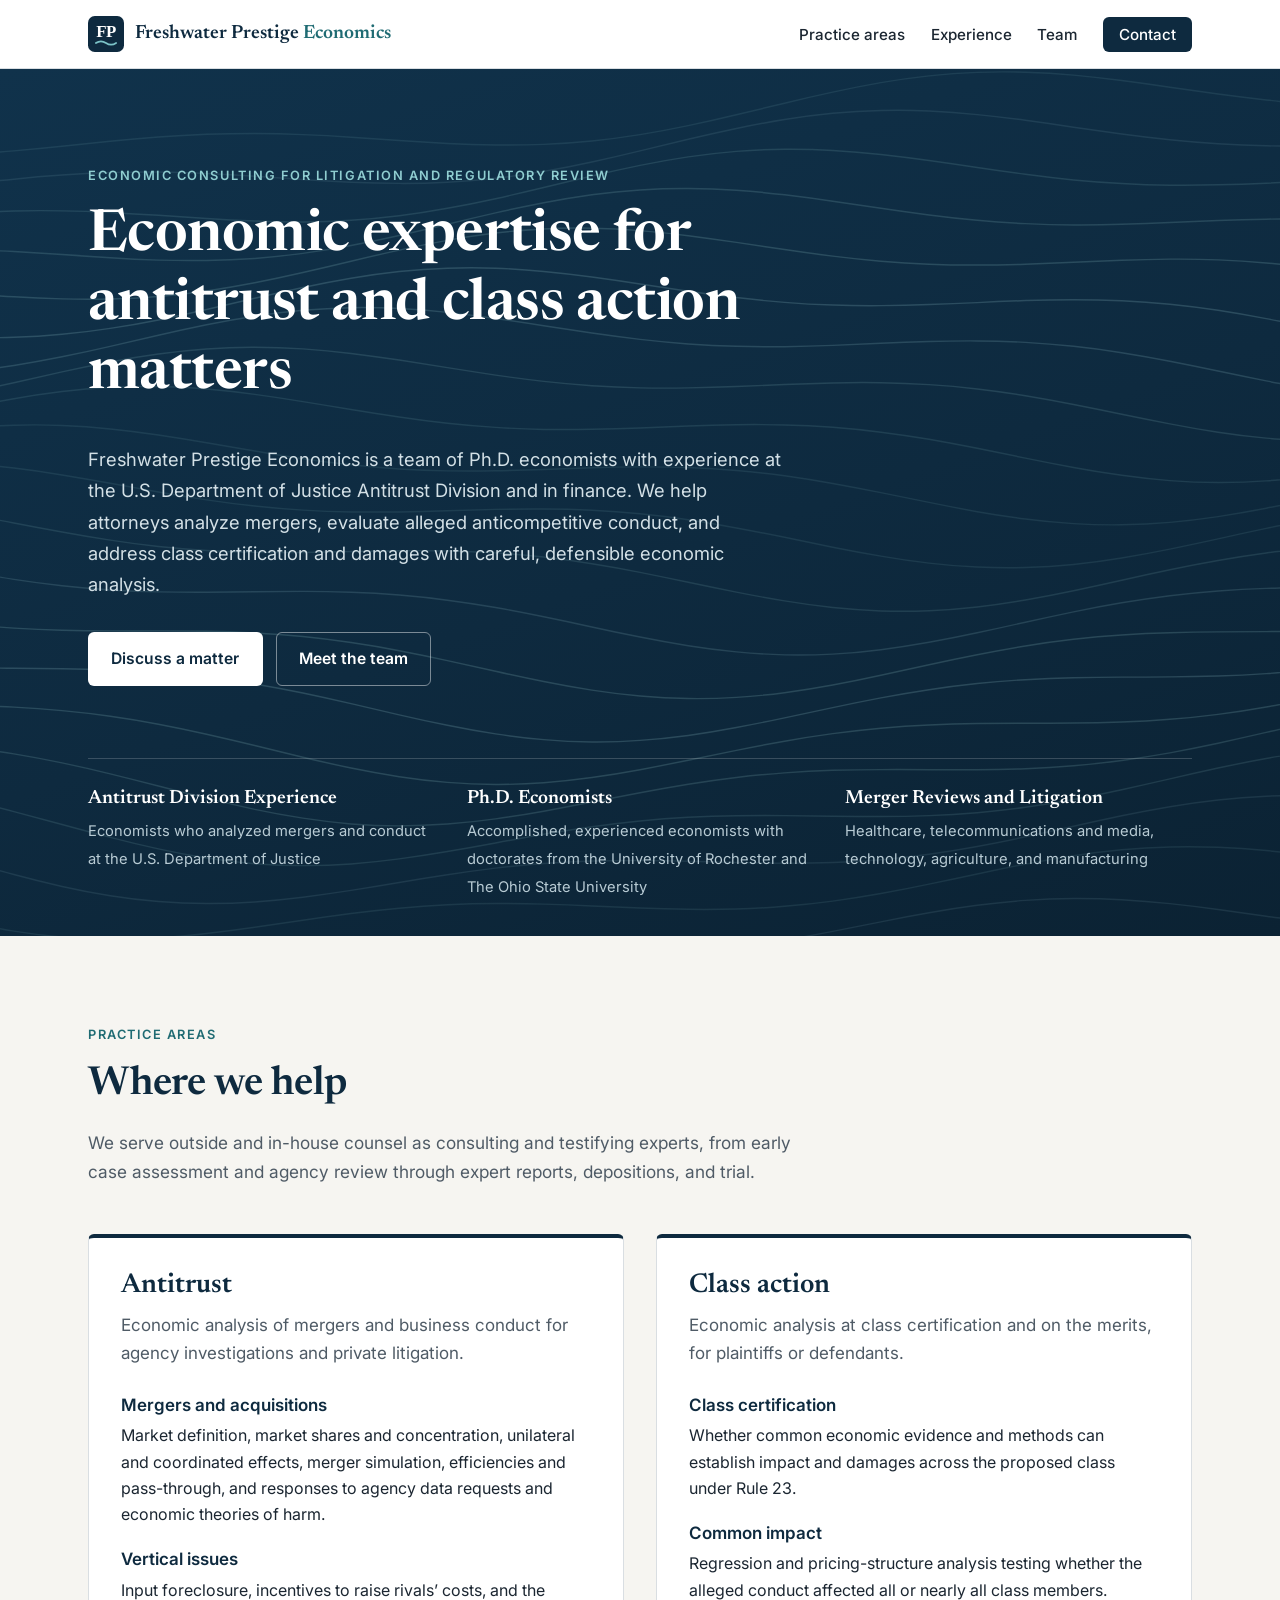
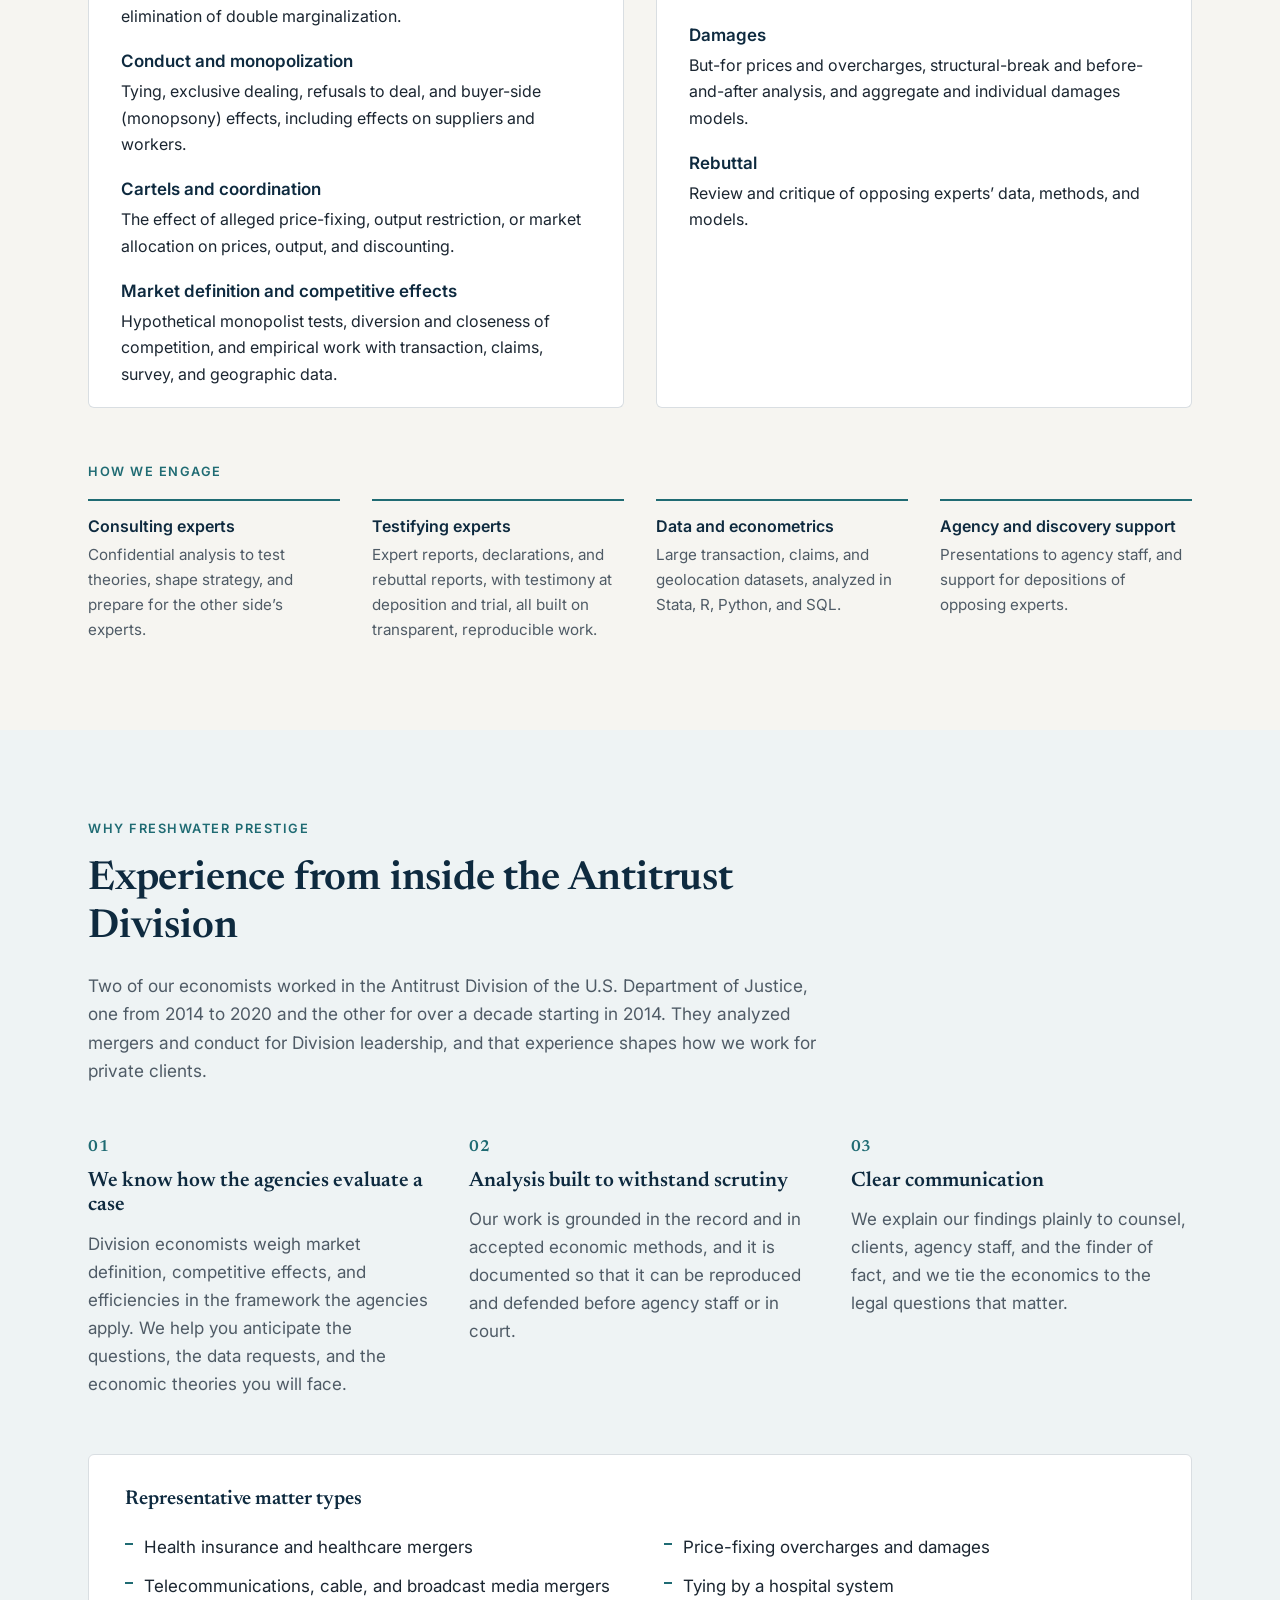
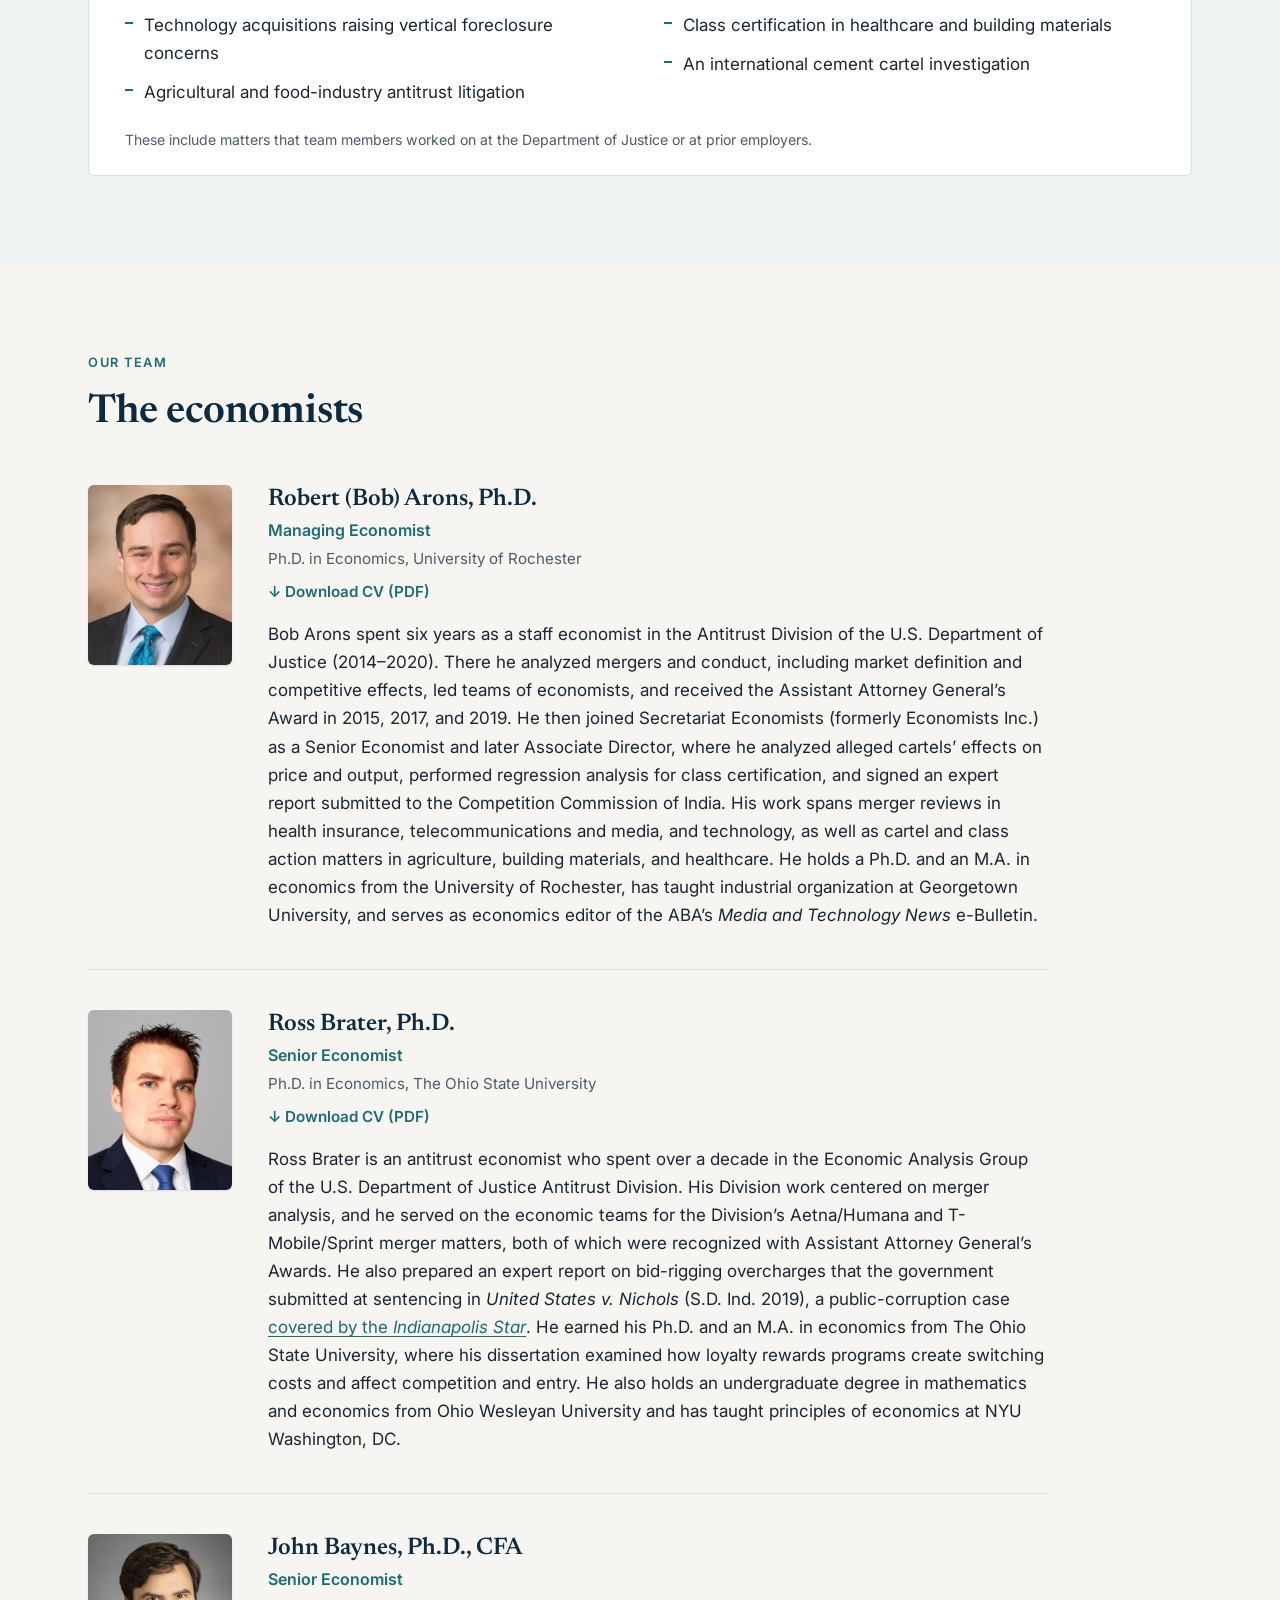
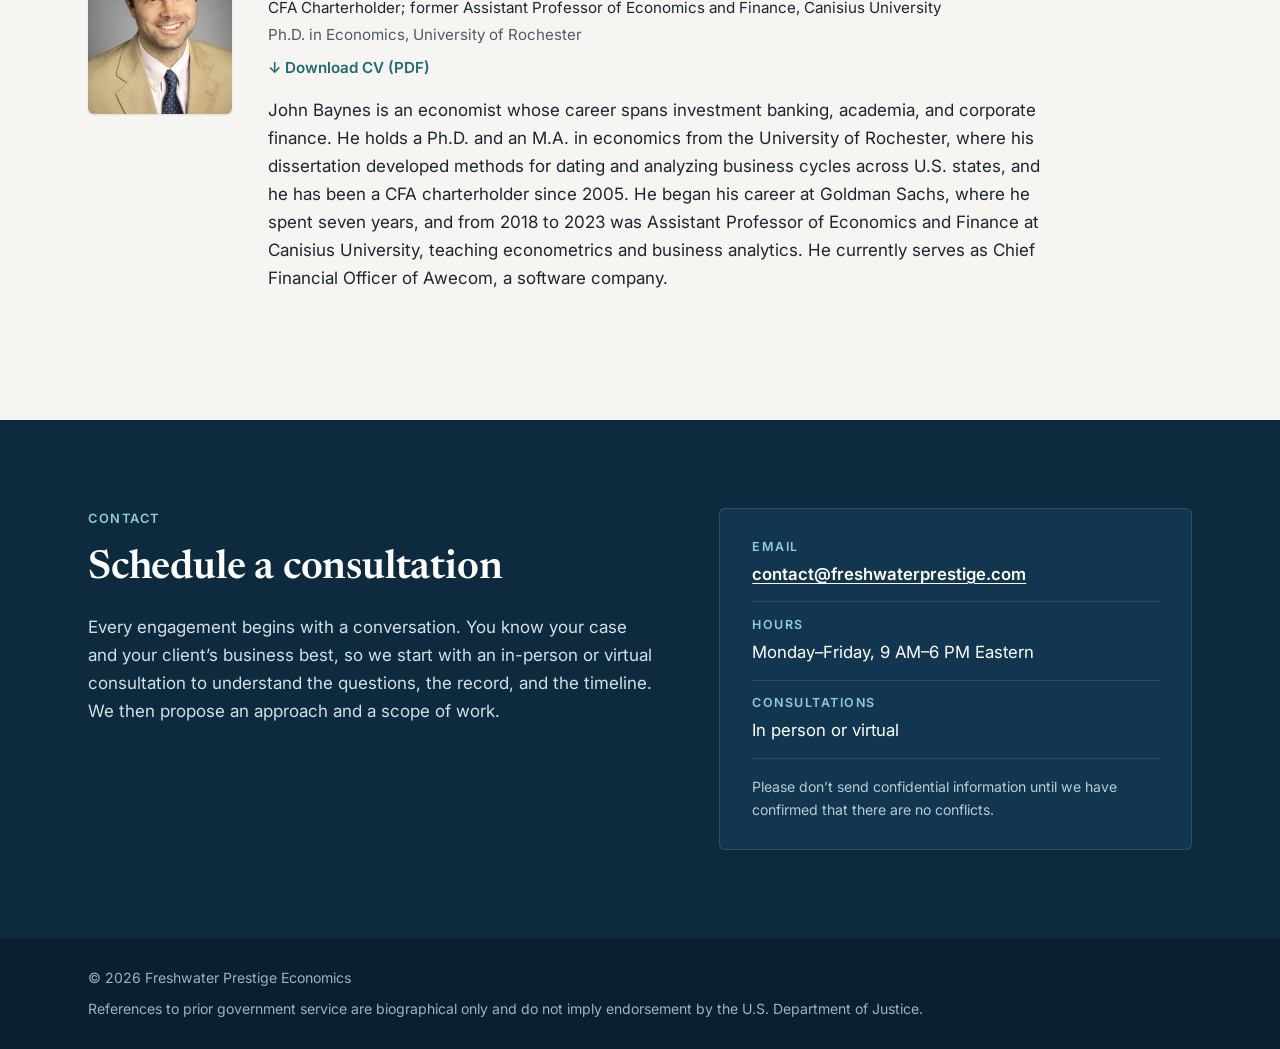
==== commit c42cab8f: "Add downloadable CVs for each economist" ====
--- a/index.html
+++ b/index.html
@@ -183,6 +183,7 @@
               <h3>Robert (Bob) Arons, Ph.D.</h3>
               <p class="role">Managing Economist</p>
               <p class="creds">Ph.D. in Economics, University of Rochester</p>
+              <p class="cv-link"><a href="cv/Arons-CV.pdf" download>Download CV (PDF)</a></p>
               <p>Bob Arons spent six years as a staff economist in the Antitrust Division of the U.S. Department of Justice (2014&ndash;2020). There he analyzed mergers and conduct, including market definition and competitive effects, led teams of economists, and received the Assistant Attorney General&rsquo;s Award in 2015, 2017, and 2019. He then joined Secretariat Economists (formerly Economists Inc.) as a Senior Economist and later Associate Director, where he analyzed alleged cartels&rsquo; effects on price and output, performed regression analysis for class certification, and signed an expert report submitted to the Competition Commission of India. His work spans merger reviews in health insurance, telecommunications and media, and technology, as well as cartel and class action matters in agriculture, building materials, and healthcare. He holds a Ph.D. and an M.A. in economics from the University of Rochester, has taught industrial organization at Georgetown University, and serves as economics editor of the ABA&rsquo;s <i>Media and Technology News</i> e-Bulletin.</p>
             </div>
           </article>
@@ -196,6 +197,7 @@
               <h3>Ross Brater, Ph.D.</h3>
               <p class="role">Senior Economist</p>
               <p class="creds">Ph.D. in Economics, The Ohio State University</p>
+              <p class="cv-link"><a href="cv/Brater-CV.pdf" download>Download CV (PDF)</a></p>
               <p>Ross Brater is an antitrust economist who spent over a decade in the Economic Analysis Group of the U.S. Department of Justice Antitrust Division. His Division work centered on merger analysis, and he served on the economic teams for the Division&rsquo;s Aetna/Humana and T-Mobile/Sprint merger matters, both of which were recognized with Assistant Attorney General&rsquo;s Awards. He also prepared an expert report on bid-rigging overcharges that the government submitted at sentencing in <em>United States v. Nichols</em> (S.D. Ind. 2019), a public-corruption case <a href="https://www.indystar.com/story/news/local/2019/01/18/here-every-name-listed-nichols-sentencing-memo/2614495002/" target="_blank" rel="noopener">covered by the <em>Indianapolis Star</em></a>. He earned his Ph.D. and an M.A. in economics from The Ohio State University, where his dissertation examined how loyalty rewards programs create switching costs and affect competition and entry. He also holds an undergraduate degree in mathematics and economics from Ohio Wesleyan University and has taught principles of economics at NYU Washington, DC.</p>
             </div>
           </article>
@@ -210,6 +212,7 @@
               <p class="role">Senior Economist</p>
               <p class="background">CFA Charterholder; former Assistant Professor of Economics and Finance, Canisius University</p>
               <p class="creds">Ph.D. in Economics, University of Rochester</p>
+              <p class="cv-link"><a href="cv/Baynes-CV.pdf" download>Download CV (PDF)</a></p>
               <p>John Baynes is an economist whose career spans investment banking, academia, and corporate finance. He holds a Ph.D. and an M.A. in economics from the University of Rochester, where his dissertation developed methods for dating and analyzing business cycles across U.S. states, and he has been a CFA charterholder since 2005. He began his career at Goldman Sachs, where he spent seven years, and from 2018 to 2023 was Assistant Professor of Economics and Finance at Canisius University, teaching econometrics and business analytics. He currently serves as Chief Financial Officer of Awecom, a software company.</p>
             </div>
           </article>
--- a/css/style.css
+++ b/css/style.css
@@ -177,3 +177,7 @@
   .person img { width: 7rem; height: 8.75rem; }
   .contact-list { padding: 1.5rem 1.25rem; }
 }
+.person .cv-link { margin: -.5rem 0 1rem; font-size: .95rem; font-weight: 600; }
+.person .cv-link a { text-decoration: none; }
+.person .cv-link a::before { content: "\2193\00a0"; }
+.person .cv-link a:hover { text-decoration: underline; }
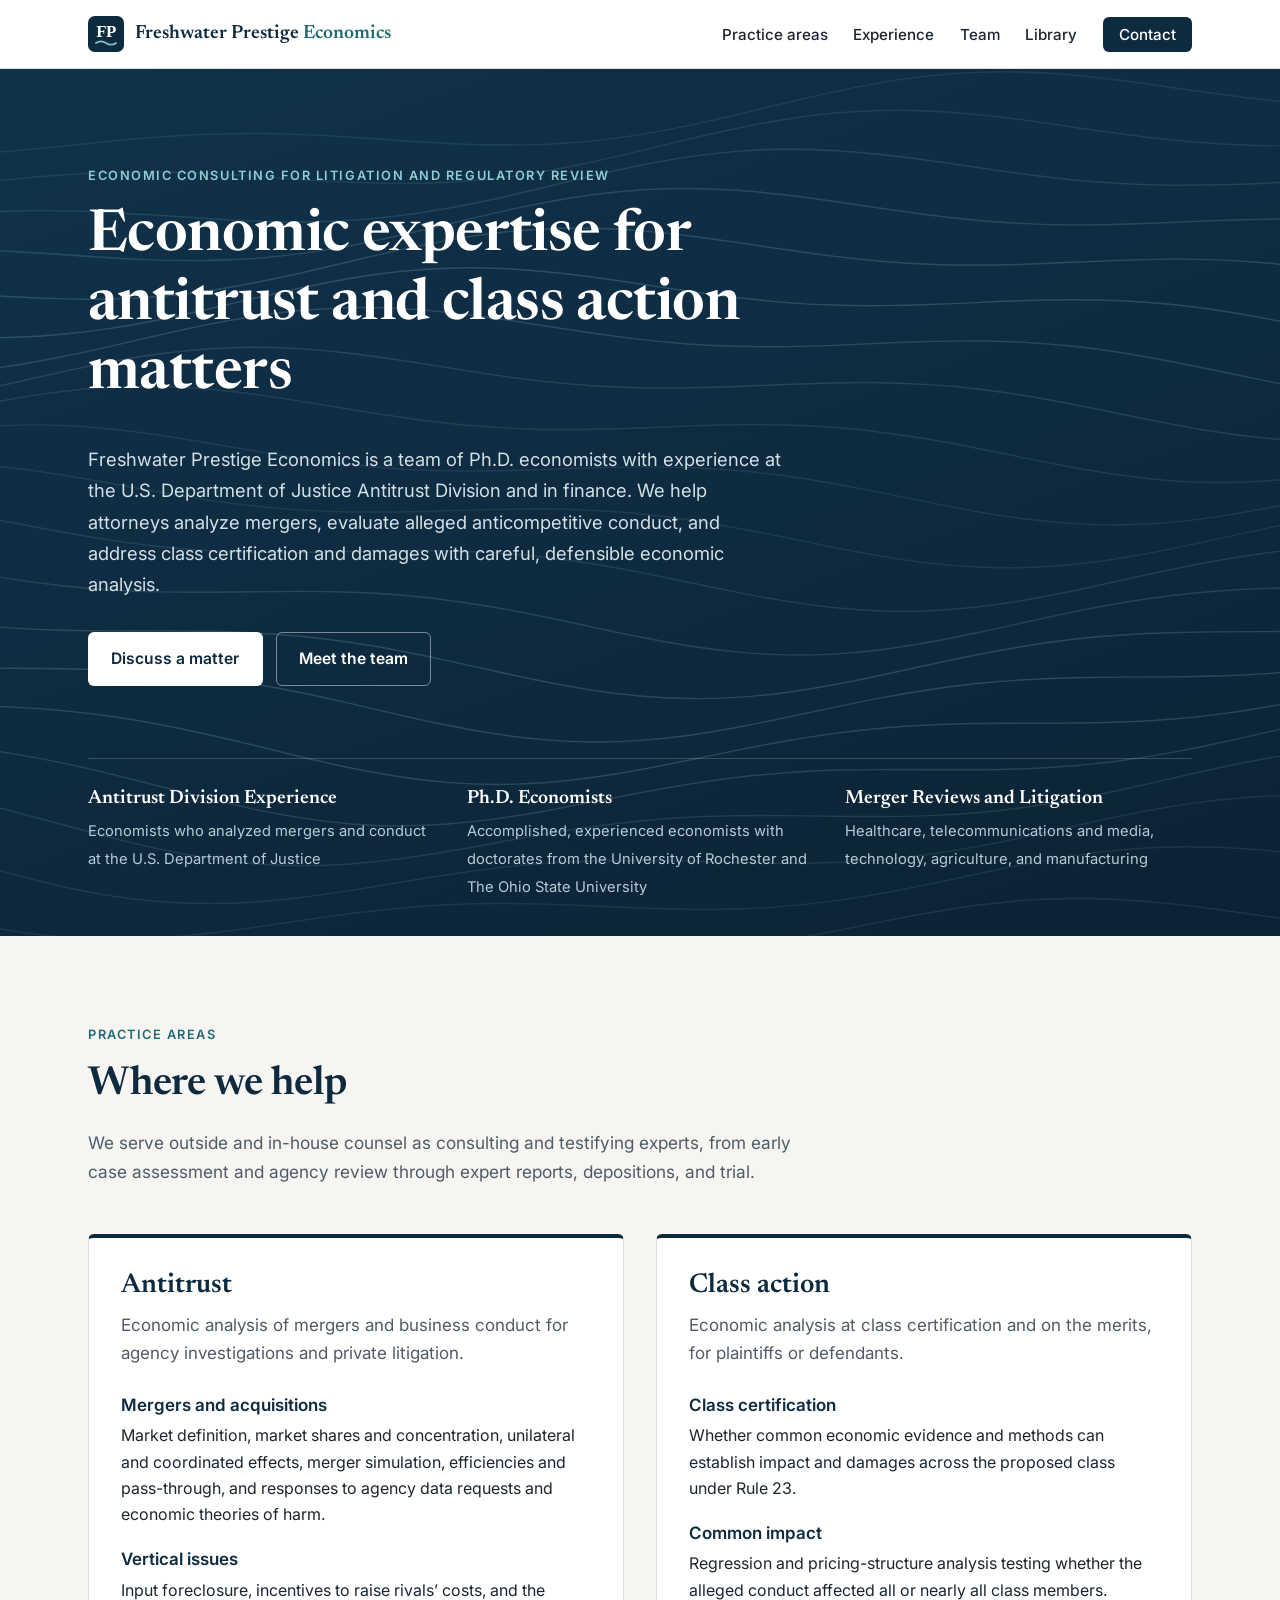
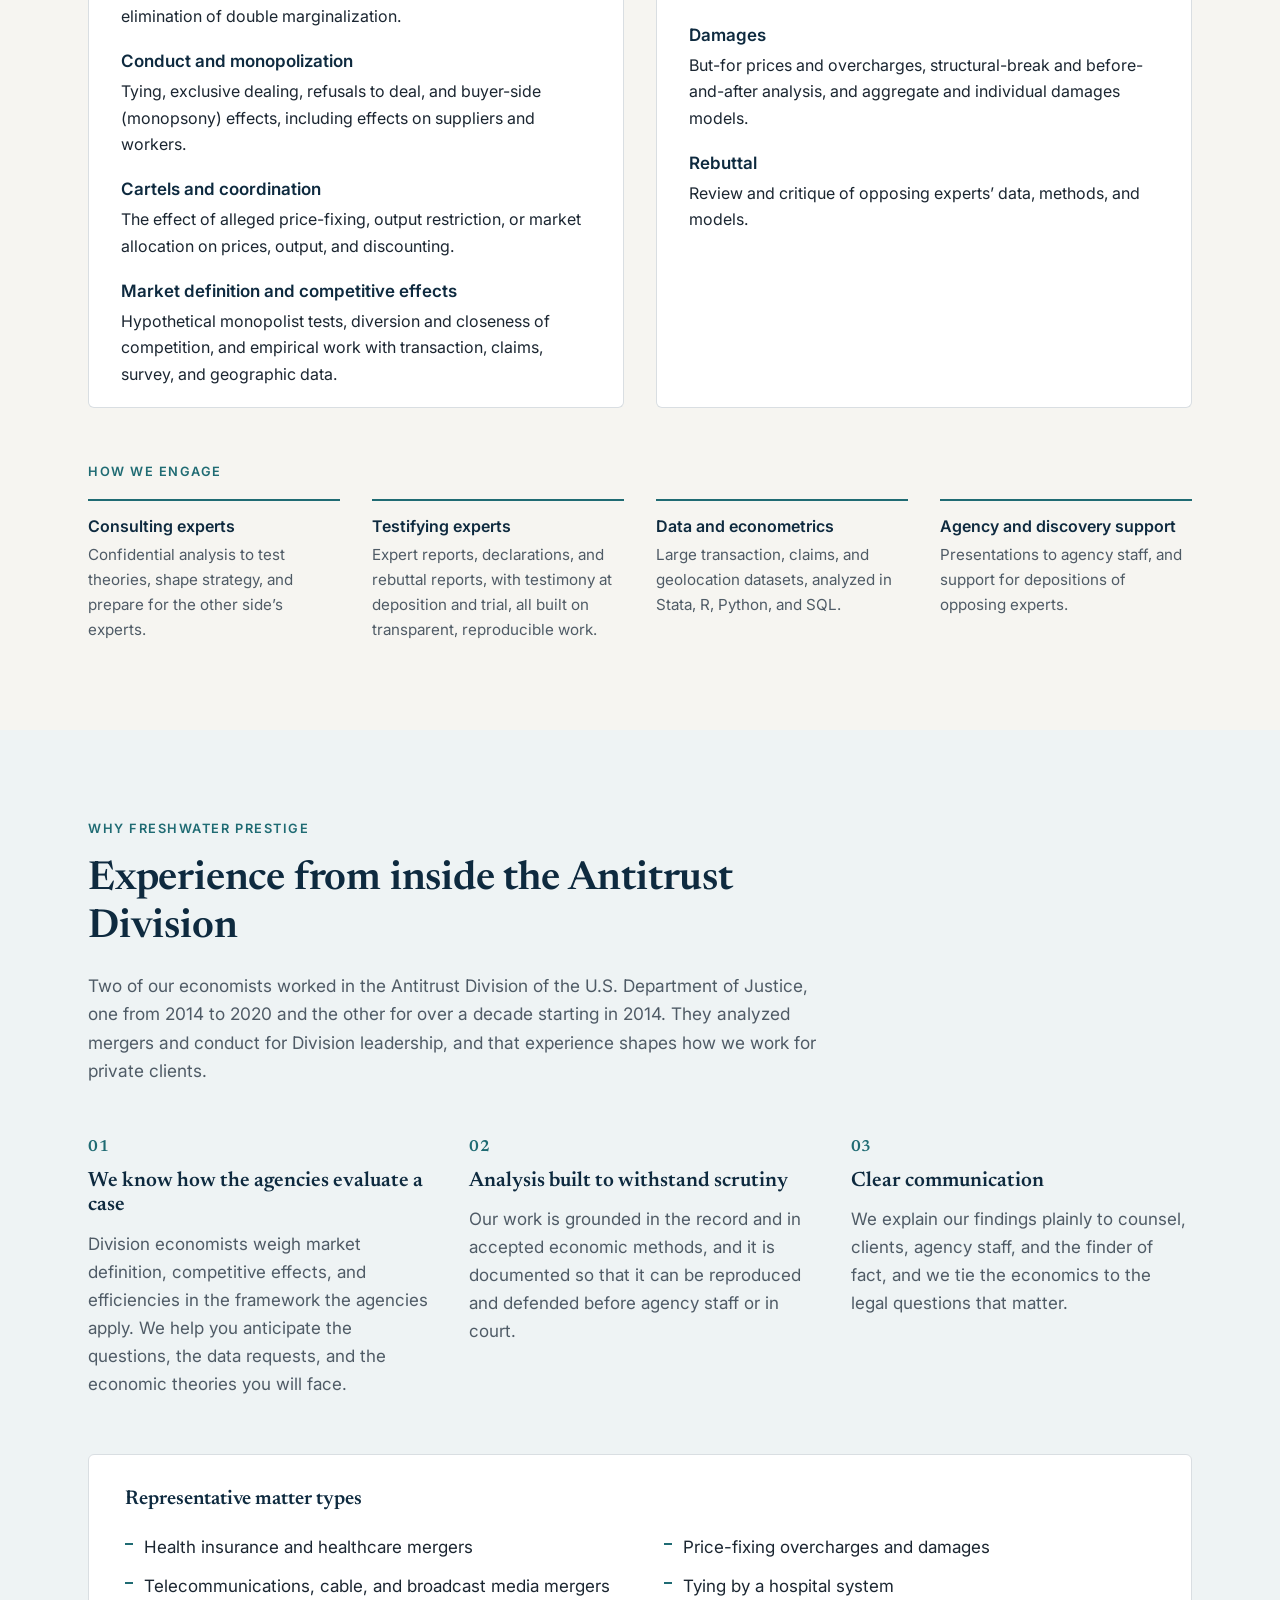
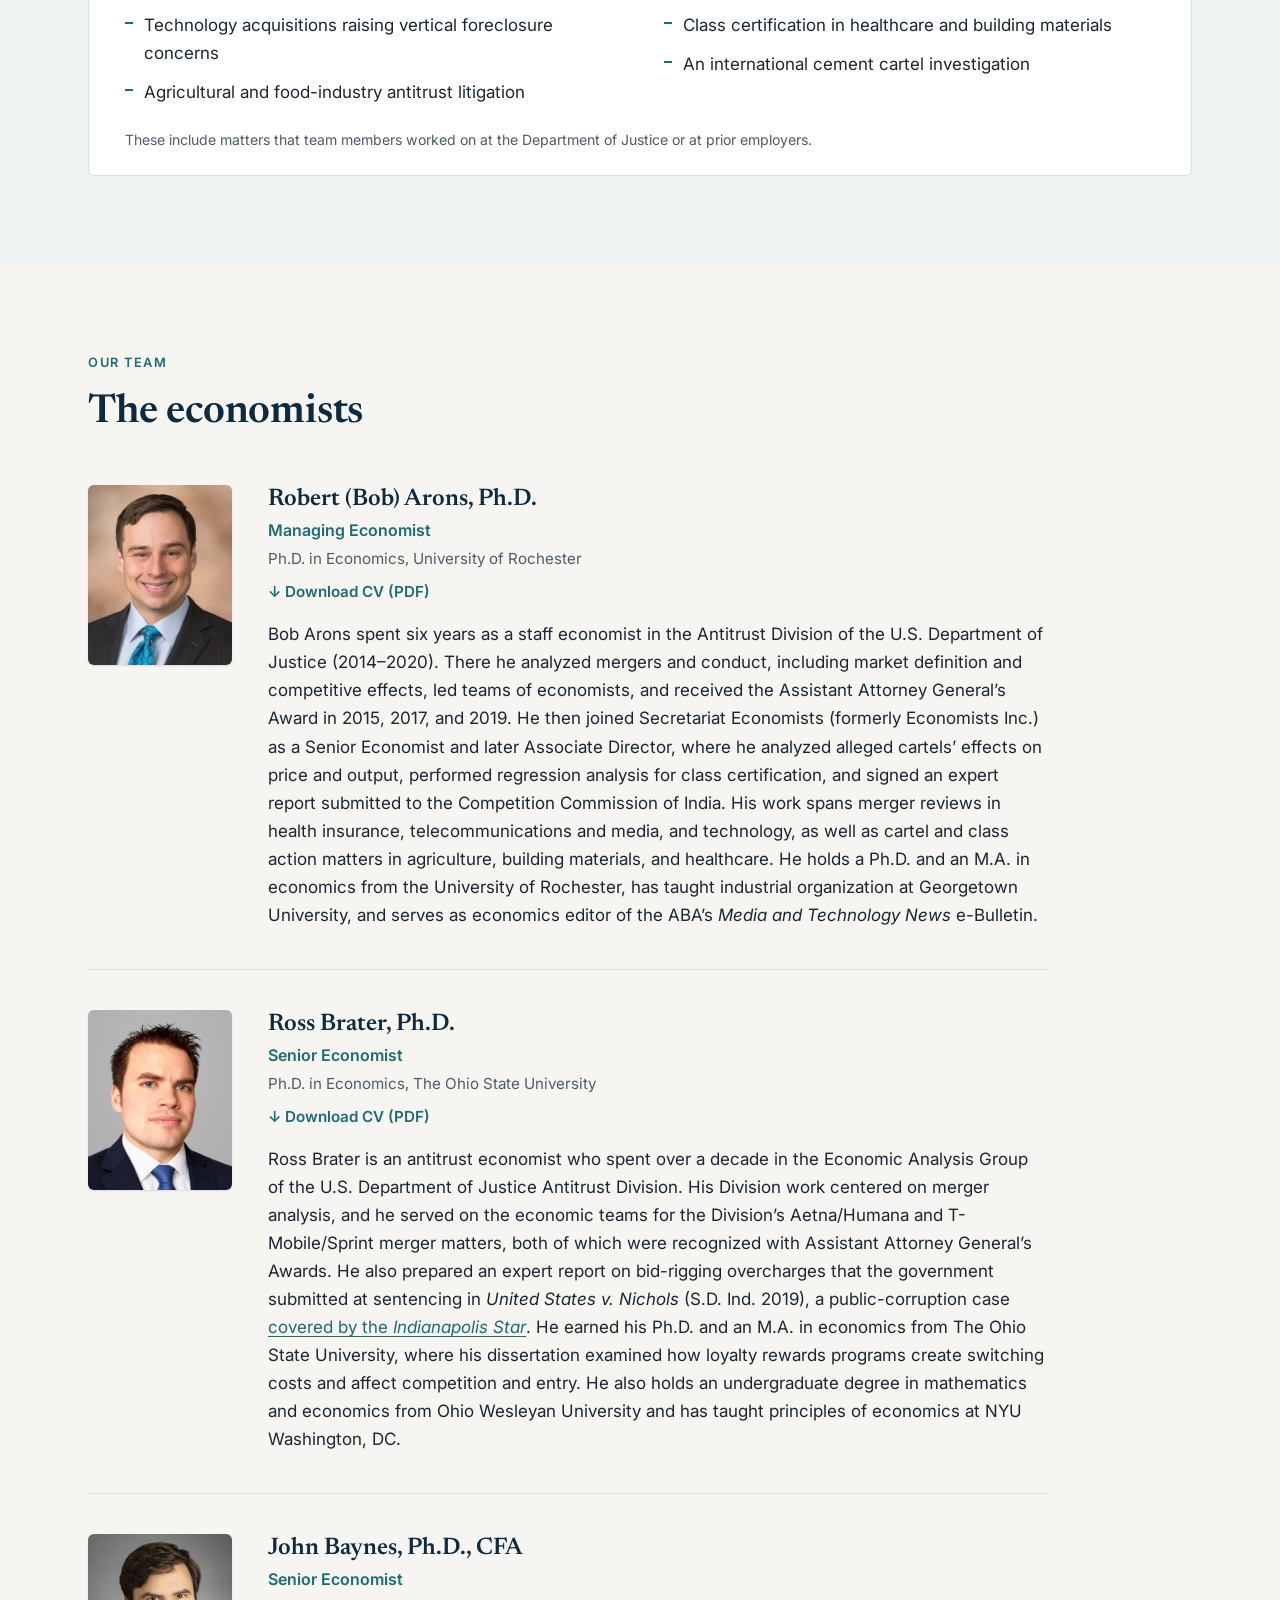
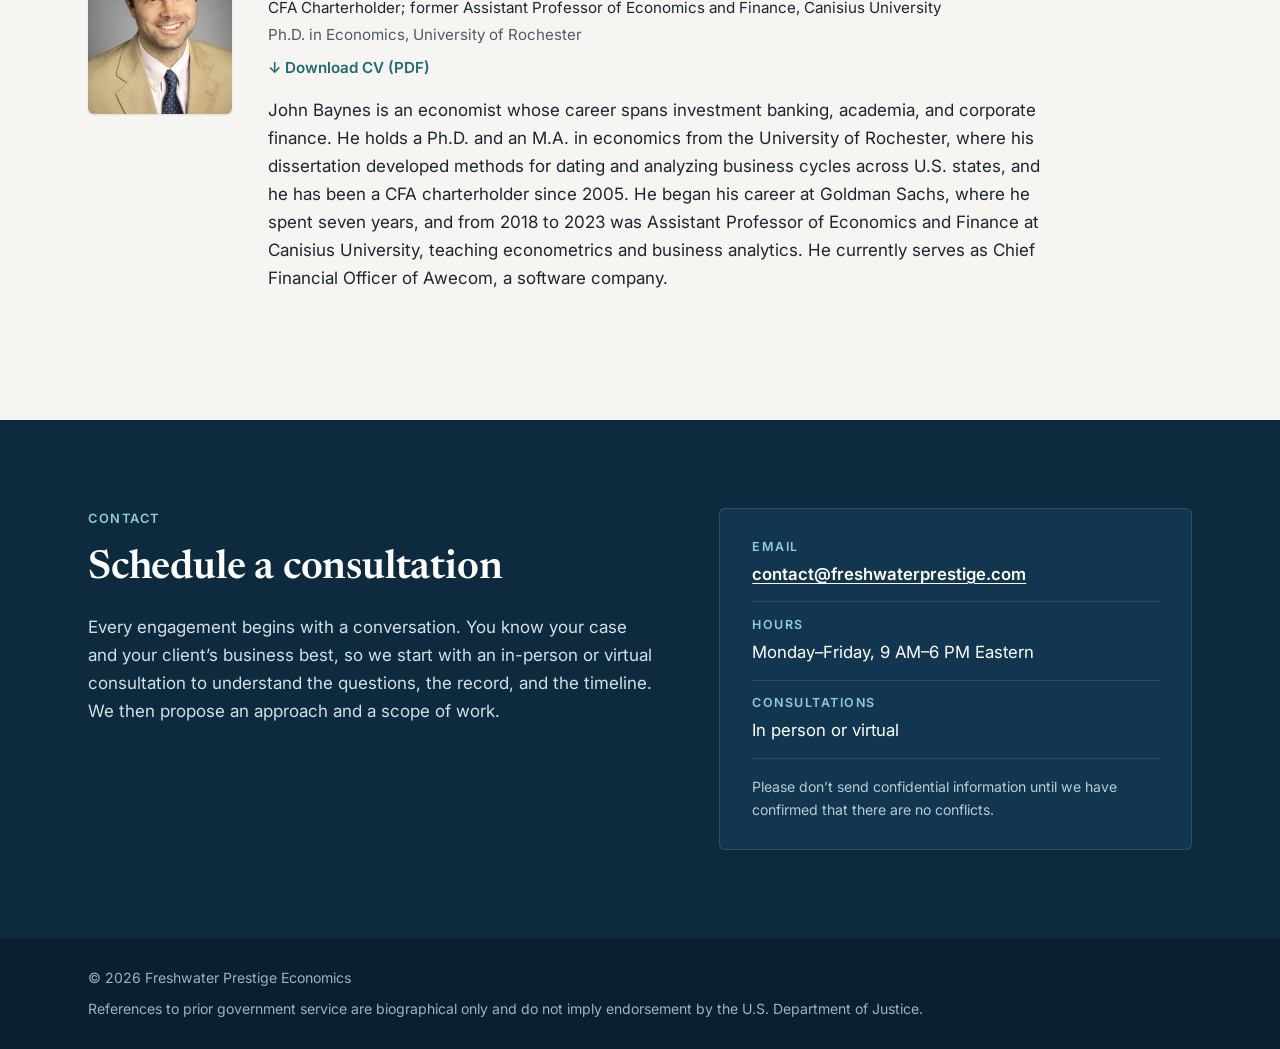
==== commit 2d686eed: "Add Expert Reports Library page" ====
--- a/index.html
+++ b/index.html
@@ -45,6 +45,7 @@
           <li><a href="#practice">Practice areas</a></li>
           <li><a href="#experience">Experience</a></li>
           <li><a href="#team">Team</a></li>
+          <li><a href="library.html">Library</a></li>
           <li><a class="nav-cta" href="#contact">Contact</a></li>
         </ul>
       </nav>
--- a/css/style.css
+++ b/css/style.css
@@ -181,3 +181,38 @@
 .person .cv-link a { text-decoration: none; }
 .person .cv-link a::before { content: "\2193\00a0"; }
 .person .cv-link a:hover { text-decoration: underline; }
+
+/* Expert Reports Library */
+.visually-hidden { position: absolute !important; width: 1px; height: 1px; overflow: hidden; clip: rect(0 0 0 0); white-space: nowrap; }
+.lib-section { padding-top: 4rem; }
+.lib-section h1 { font-size: clamp(2rem, 4vw, 2.75rem); }
+.lib-section .section-head { margin-bottom: 2rem; }
+.lib-filters { display: flex; flex-wrap: wrap; align-items: flex-end; gap: 1rem 1.25rem; margin: 0 0 1.25rem; }
+.lib-filters[hidden] { display: none; }
+.lib-filters label { display: flex; flex-direction: column; gap: .3rem; font-size: .8rem; font-weight: 600; letter-spacing: .06em; text-transform: uppercase; color: var(--muted); }
+.lib-filters select, .lib-filters input { font: inherit; font-size: .95rem; text-transform: none; letter-spacing: 0; color: var(--text); background: var(--surface); border: 1px solid var(--line); border-radius: var(--radius); padding: .5rem .7rem; min-width: 12rem; }
+.lib-filters .lib-search { flex: 1 1 16rem; }
+.lib-filters .lib-search input { width: 100%; box-sizing: border-box; }
+.lib-count { margin: 0 0 .55rem; font-size: .9rem; color: var(--muted); }
+.lib-scroll { position: relative; overflow-x: auto; -webkit-overflow-scrolling: touch; background: var(--surface); border: 1px solid var(--line); border-radius: var(--radius); }
+.lib-scroll:focus-visible { outline: 2px solid var(--teal); outline-offset: 2px; }
+.lib-table { width: 100%; min-width: 68rem; border-collapse: collapse; font-size: .9rem; line-height: 1.45; }
+.lib-table th, .lib-table td { text-align: left; vertical-align: top; padding: .7rem .8rem; border-bottom: 1px solid var(--line); }
+.lib-table thead th { position: sticky; top: 0; background: var(--navy); color: #fff; font-size: .78rem; font-weight: 600; letter-spacing: .06em; text-transform: uppercase; white-space: nowrap; }
+.lib-table tbody tr:nth-child(even) { background: #fafbfb; }
+.lib-table tbody tr:hover { background: var(--tint); }
+.lib-table td:first-child { font-variant-numeric: tabular-nums; }
+.lib-case { min-width: 13rem; font-weight: 500; color: var(--navy); }
+.lib-desc { min-width: 16rem; color: var(--muted); }
+.lib-sub { display: block; font-size: .8rem; font-weight: 400; color: var(--muted); }
+.lib-table td a { white-space: nowrap; font-weight: 500; }
+.lib-sort { all: unset; cursor: pointer; display: inline-flex; align-items: center; gap: .35rem; }
+.lib-sort:focus-visible { outline: 2px solid var(--teal-light); outline-offset: 2px; }
+.lib-arrow::after { content: "\2195"; opacity: .5; }
+[aria-sort="ascending"] .lib-arrow::after { content: "\2191"; opacity: 1; }
+[aria-sort="descending"] .lib-arrow::after { content: "\2193"; opacity: 1; }
+.lib-note { margin-top: 1rem; font-size: .88rem; color: var(--muted); }
+.site-nav a[aria-current="page"] { color: var(--teal); }
+@media (max-width: 560px) { .lib-filters select, .lib-filters label:not(.lib-search) { flex: 1 1 100%; } .lib-filters select { min-width: 0; } }
+.site-nav ul { flex-wrap: wrap; row-gap: .4rem; }
+.site-nav a { white-space: nowrap; }
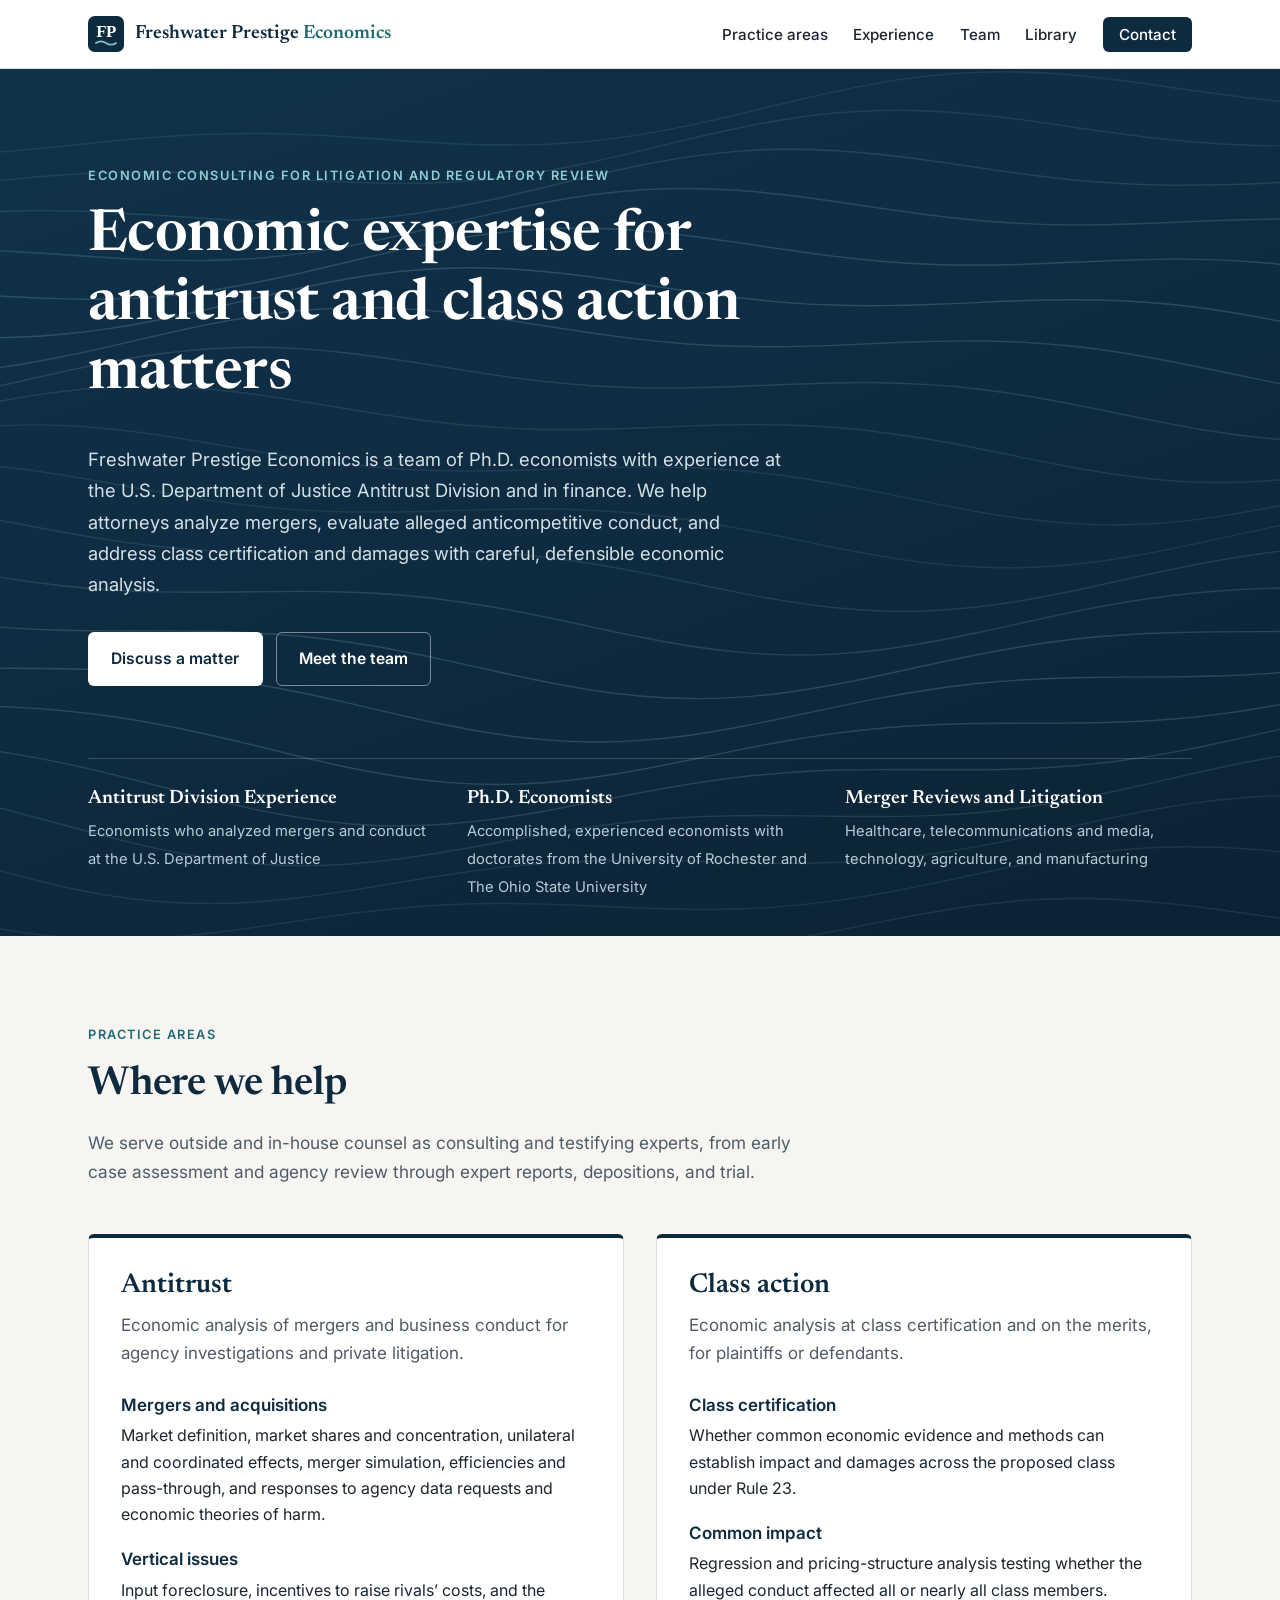
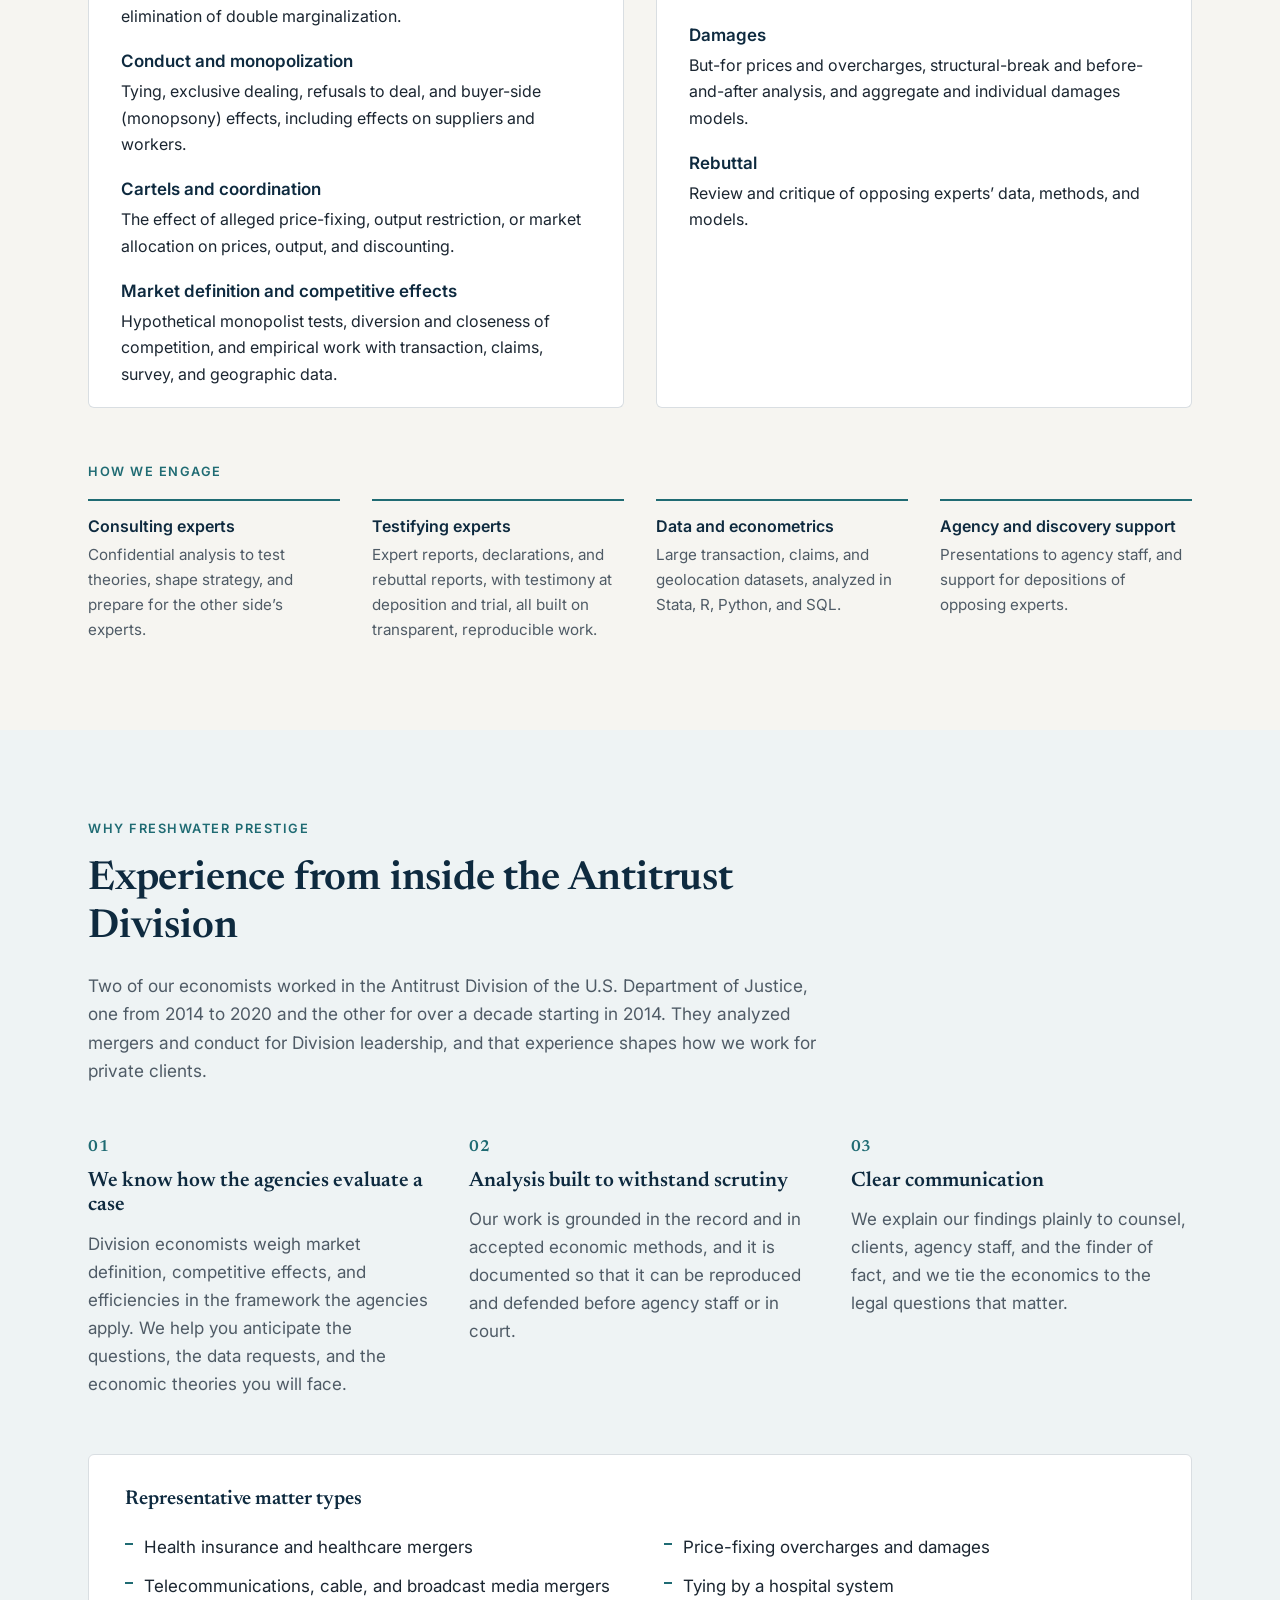
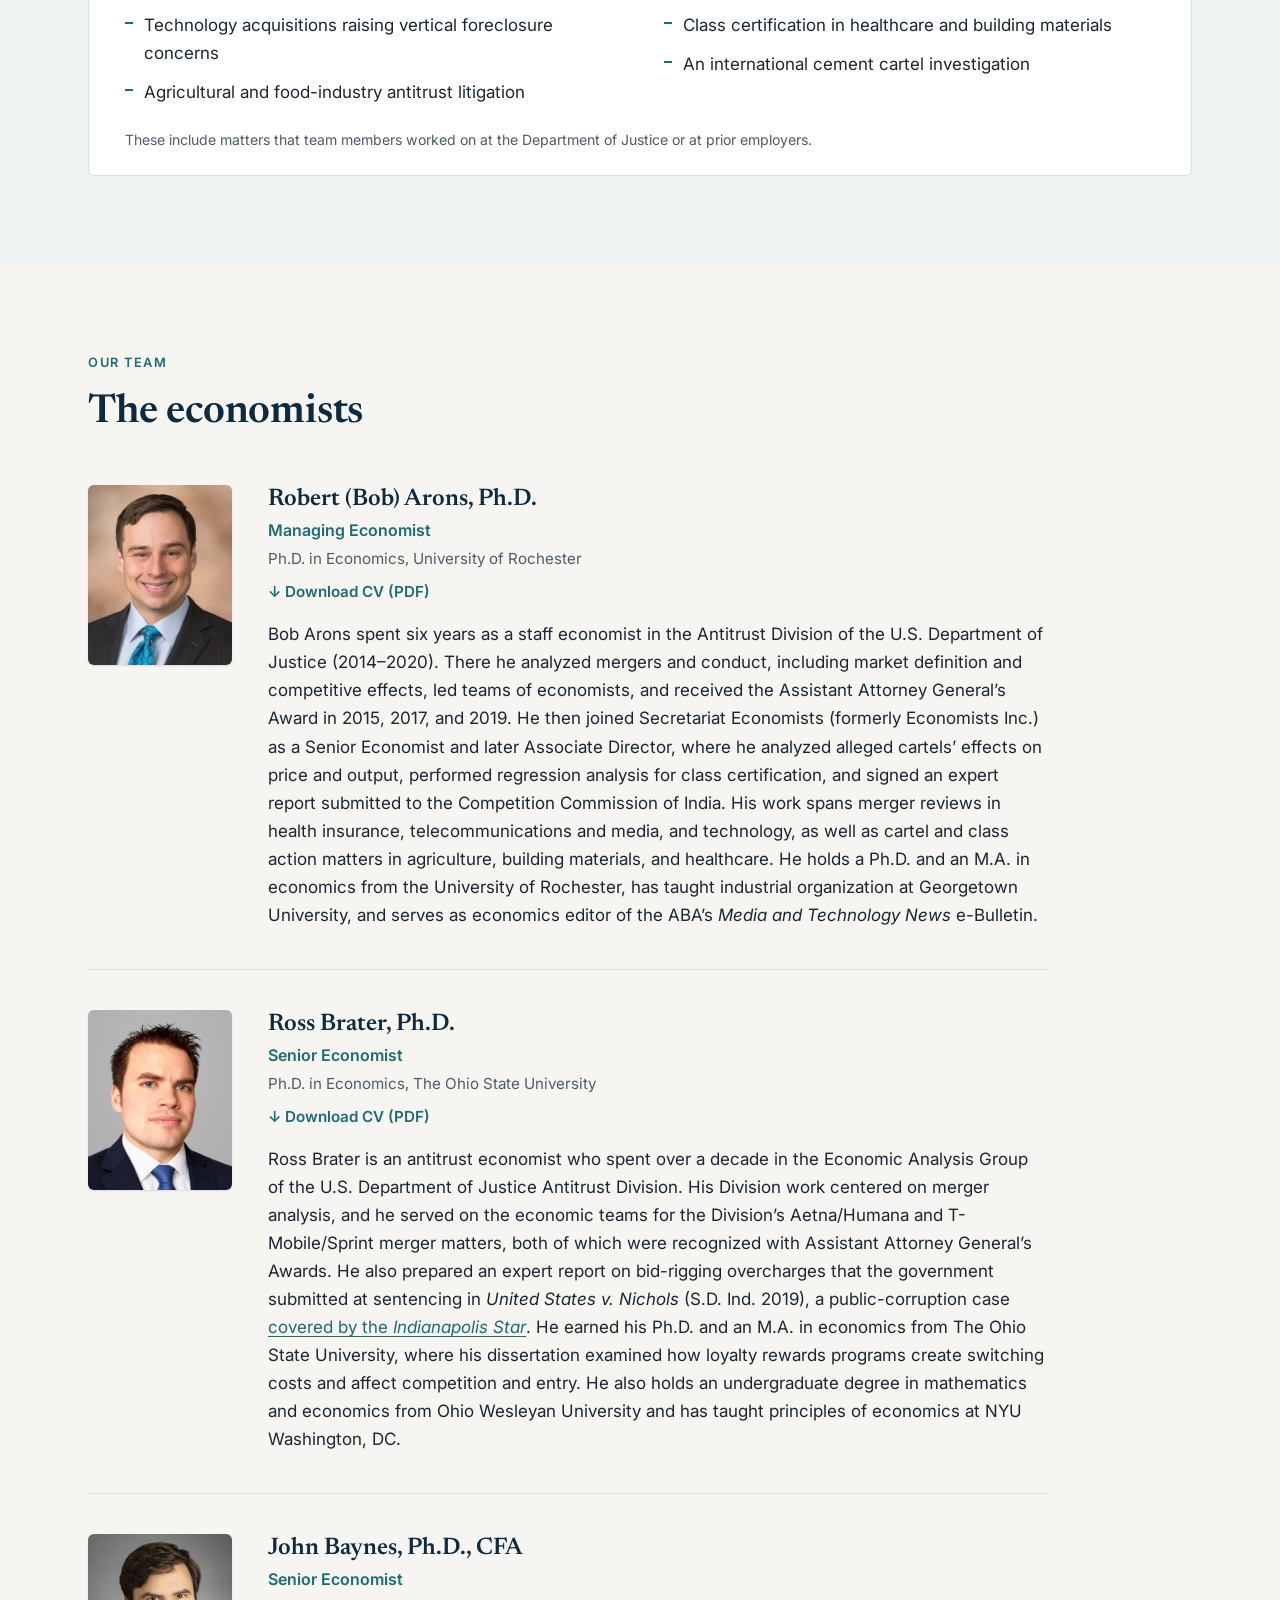
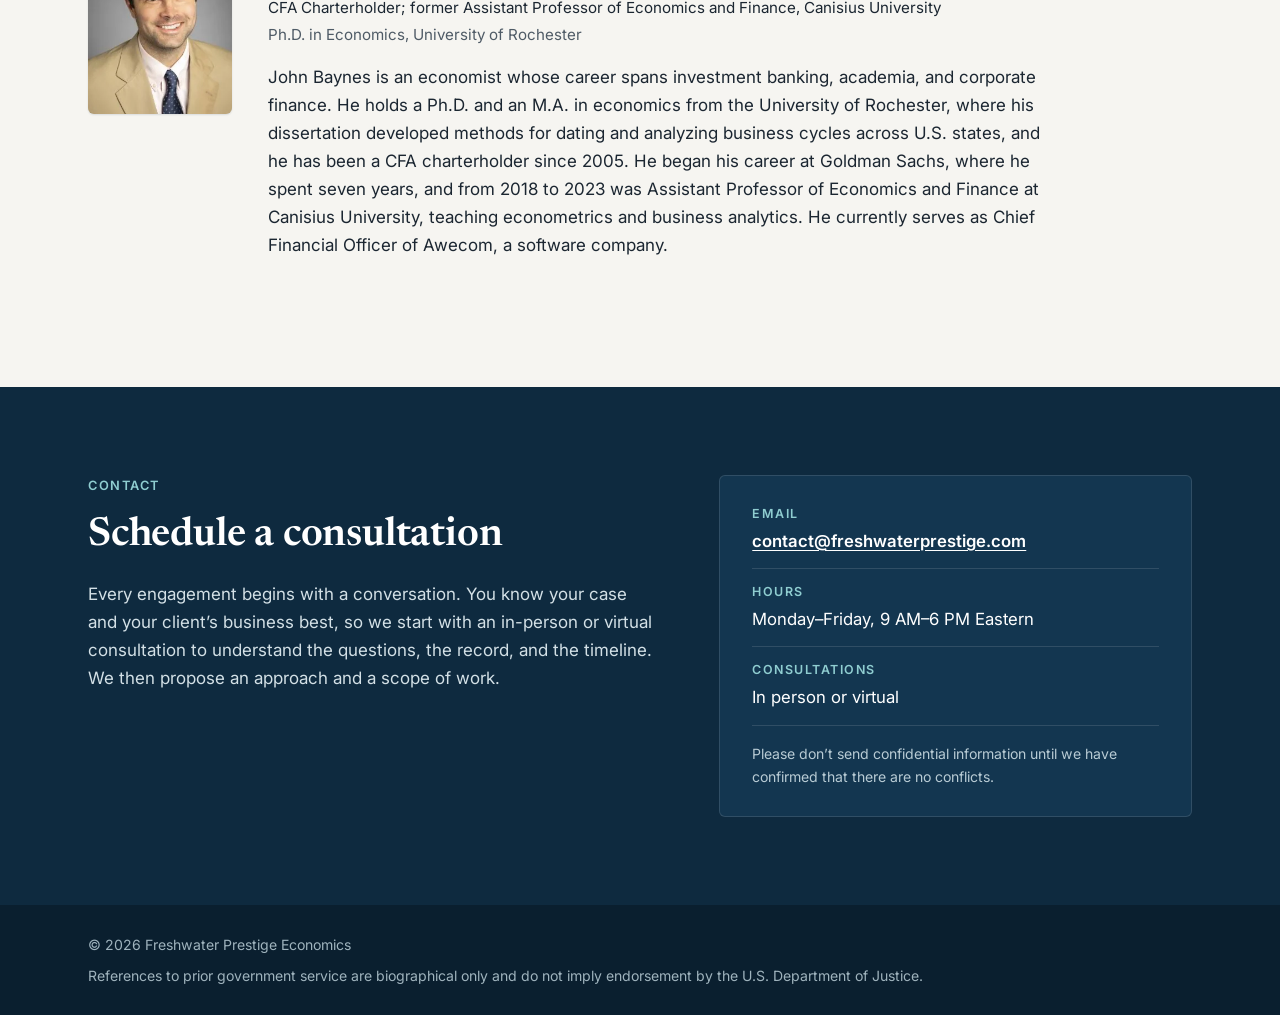
==== commit ad35b0f8: "Remove John Baynes CV from site" ====
--- a/index.html
+++ b/index.html
@@ -213,7 +213,6 @@
               <p class="role">Senior Economist</p>
               <p class="background">CFA Charterholder; former Assistant Professor of Economics and Finance, Canisius University</p>
               <p class="creds">Ph.D. in Economics, University of Rochester</p>
-              <p class="cv-link"><a href="cv/Baynes-CV.pdf" download>Download CV (PDF)</a></p>
               <p>John Baynes is an economist whose career spans investment banking, academia, and corporate finance. He holds a Ph.D. and an M.A. in economics from the University of Rochester, where his dissertation developed methods for dating and analyzing business cycles across U.S. states, and he has been a CFA charterholder since 2005. He began his career at Goldman Sachs, where he spent seven years, and from 2018 to 2023 was Assistant Professor of Economics and Finance at Canisius University, teaching econometrics and business analytics. He currently serves as Chief Financial Officer of Awecom, a software company.</p>
             </div>
           </article>
--- a/css/style.css
+++ b/css/style.css
@@ -216,3 +216,7 @@
 @media (max-width: 560px) { .lib-filters select, .lib-filters label:not(.lib-search) { flex: 1 1 100%; } .lib-filters select { min-width: 0; } }
 .site-nav ul { flex-wrap: wrap; row-gap: .4rem; }
 .site-nav a { white-space: nowrap; }
+
+.lib-kind { display: block; width: max-content; margin-bottom: .3rem; padding: .1rem .5rem; border-radius: 999px; font-size: .72rem; font-weight: 700; letter-spacing: .03em; white-space: nowrap; }
+.lib-kind-by { background: #e3f1ef; color: #0d5c55; }
+.lib-kind-about { background: #eef0f4; color: #4a5568; }
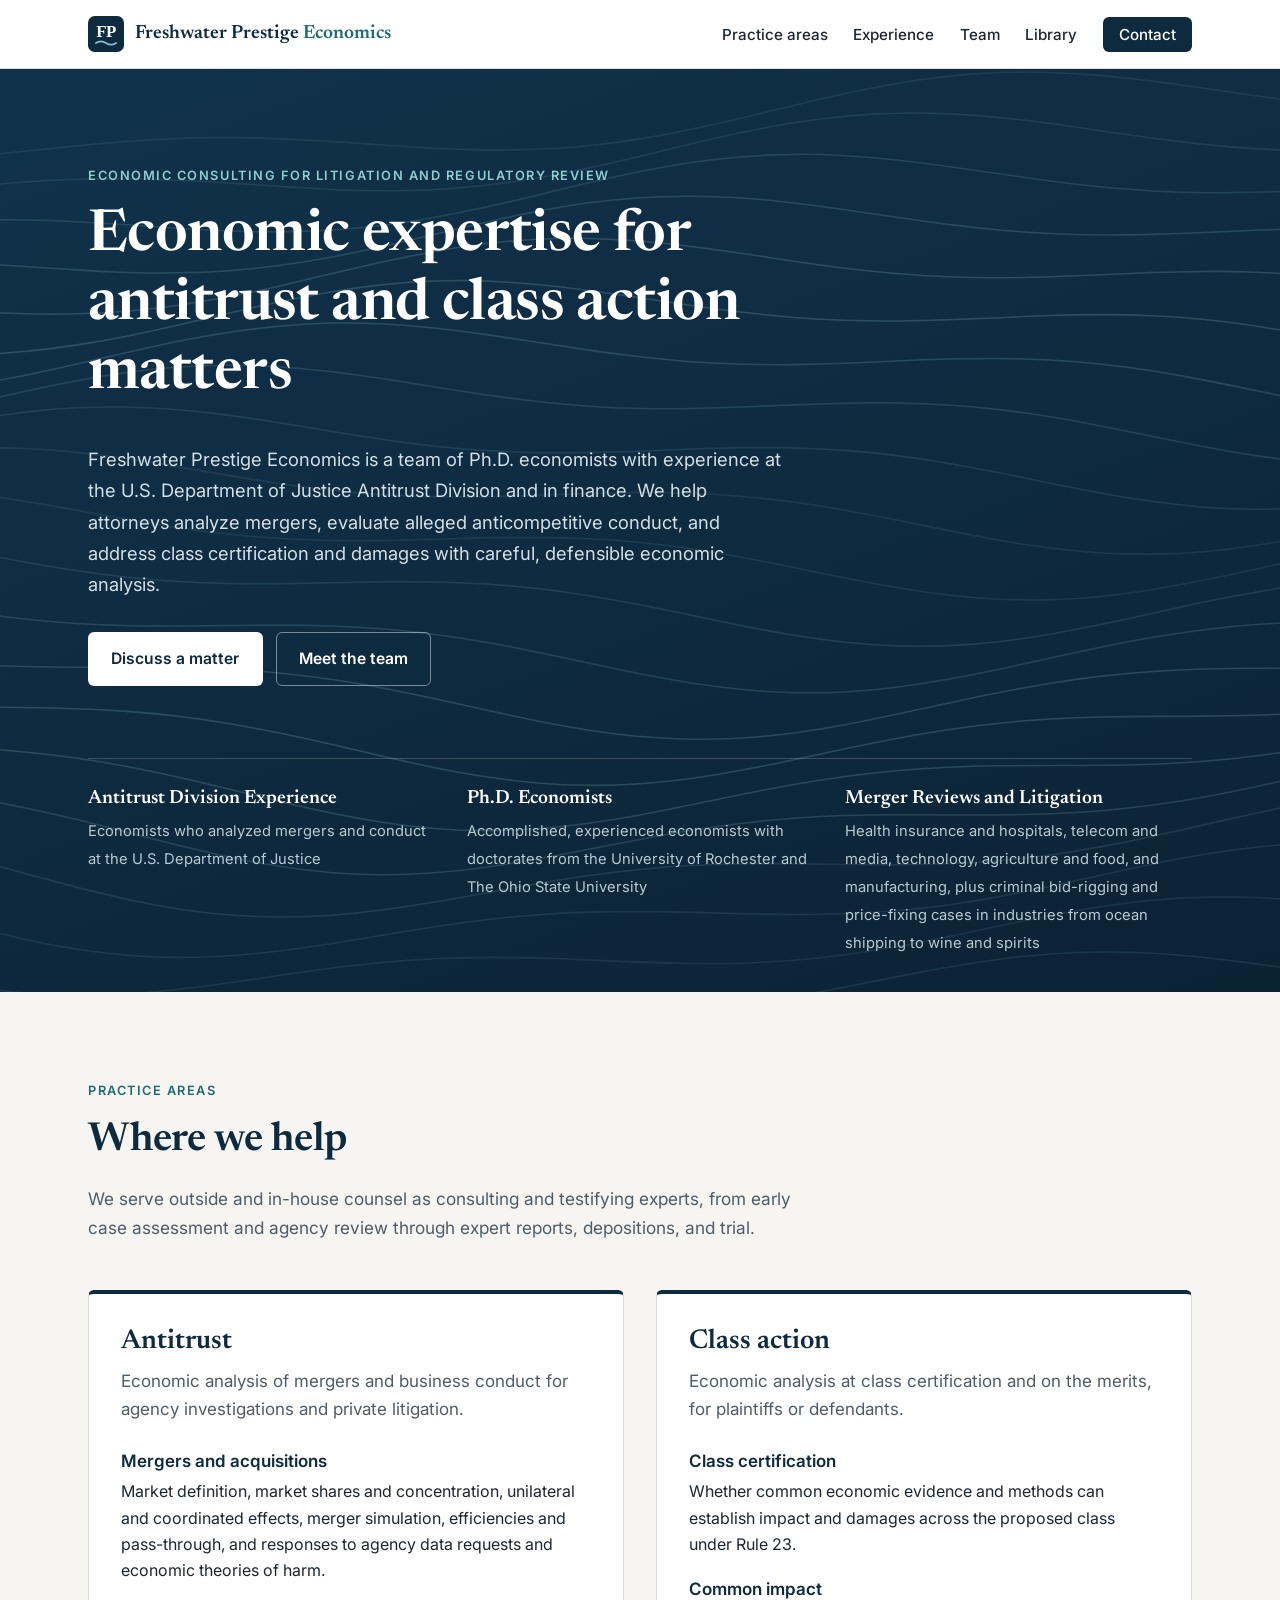
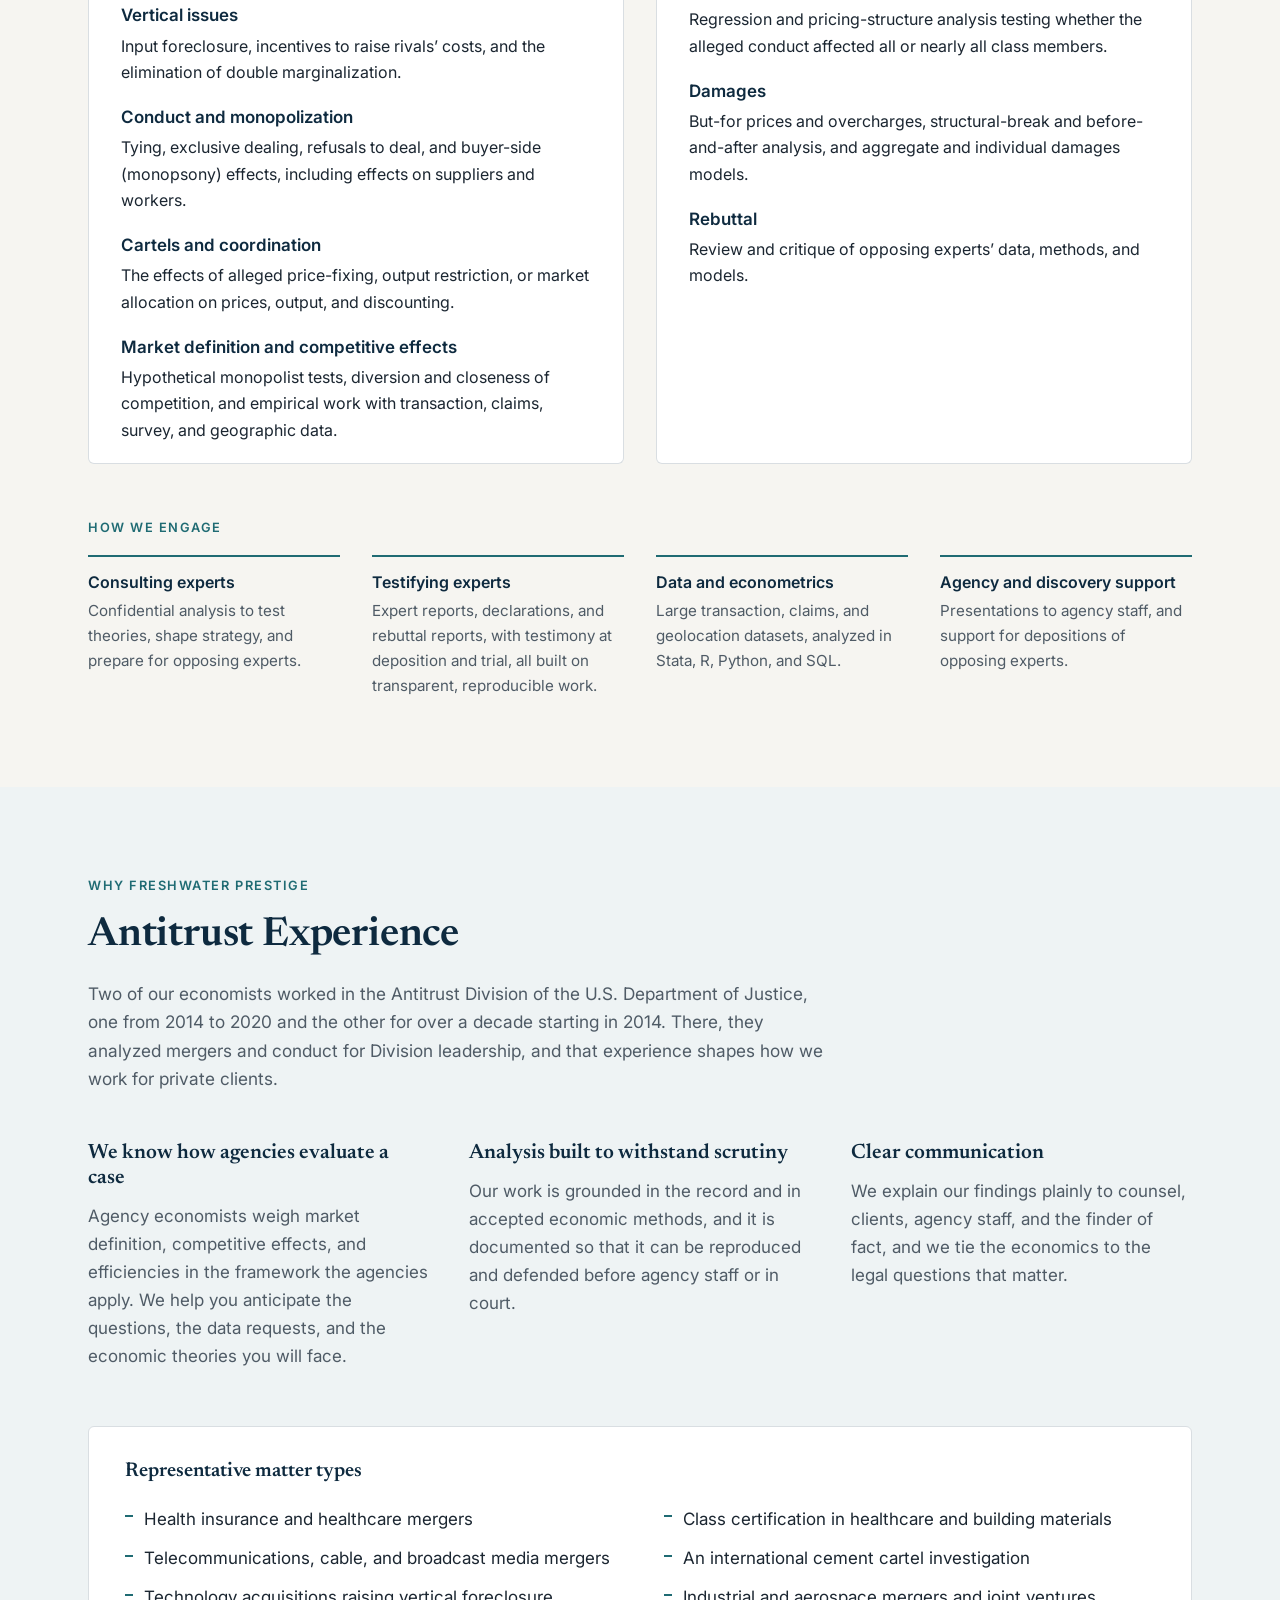
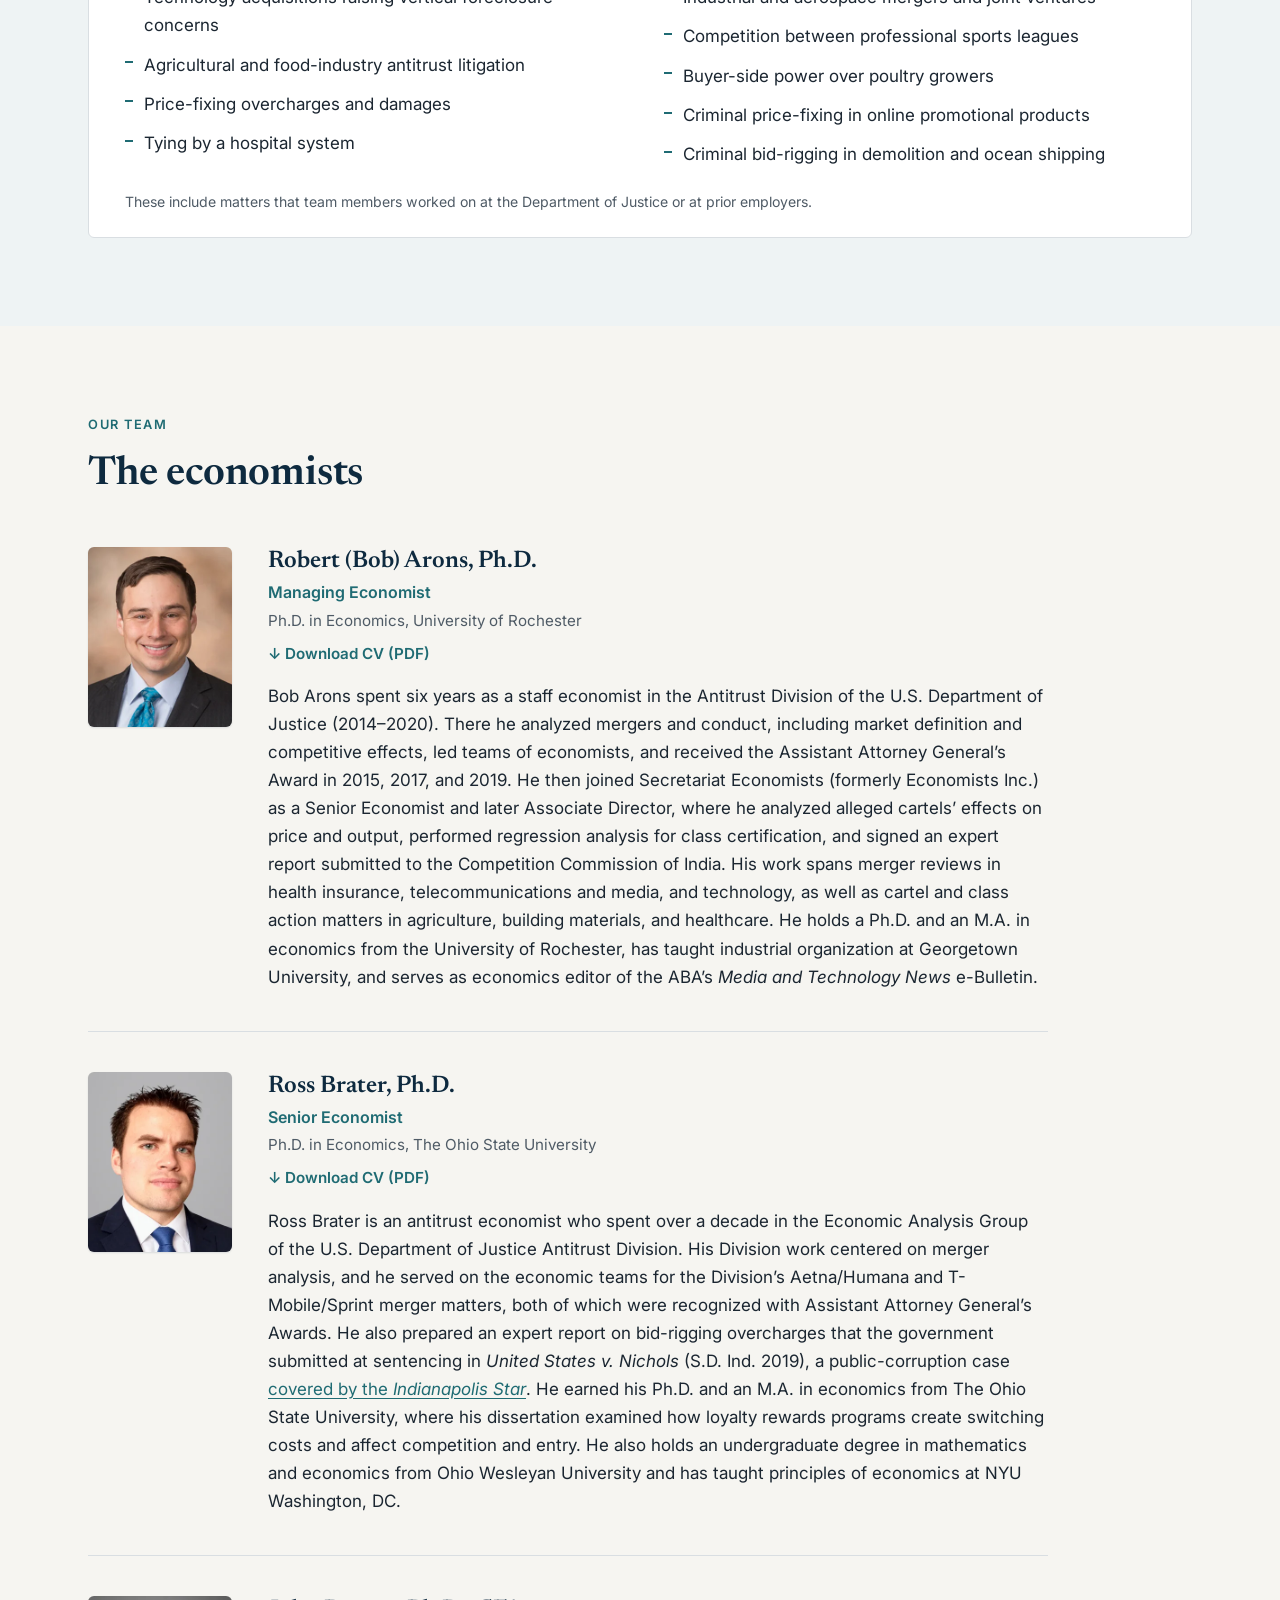
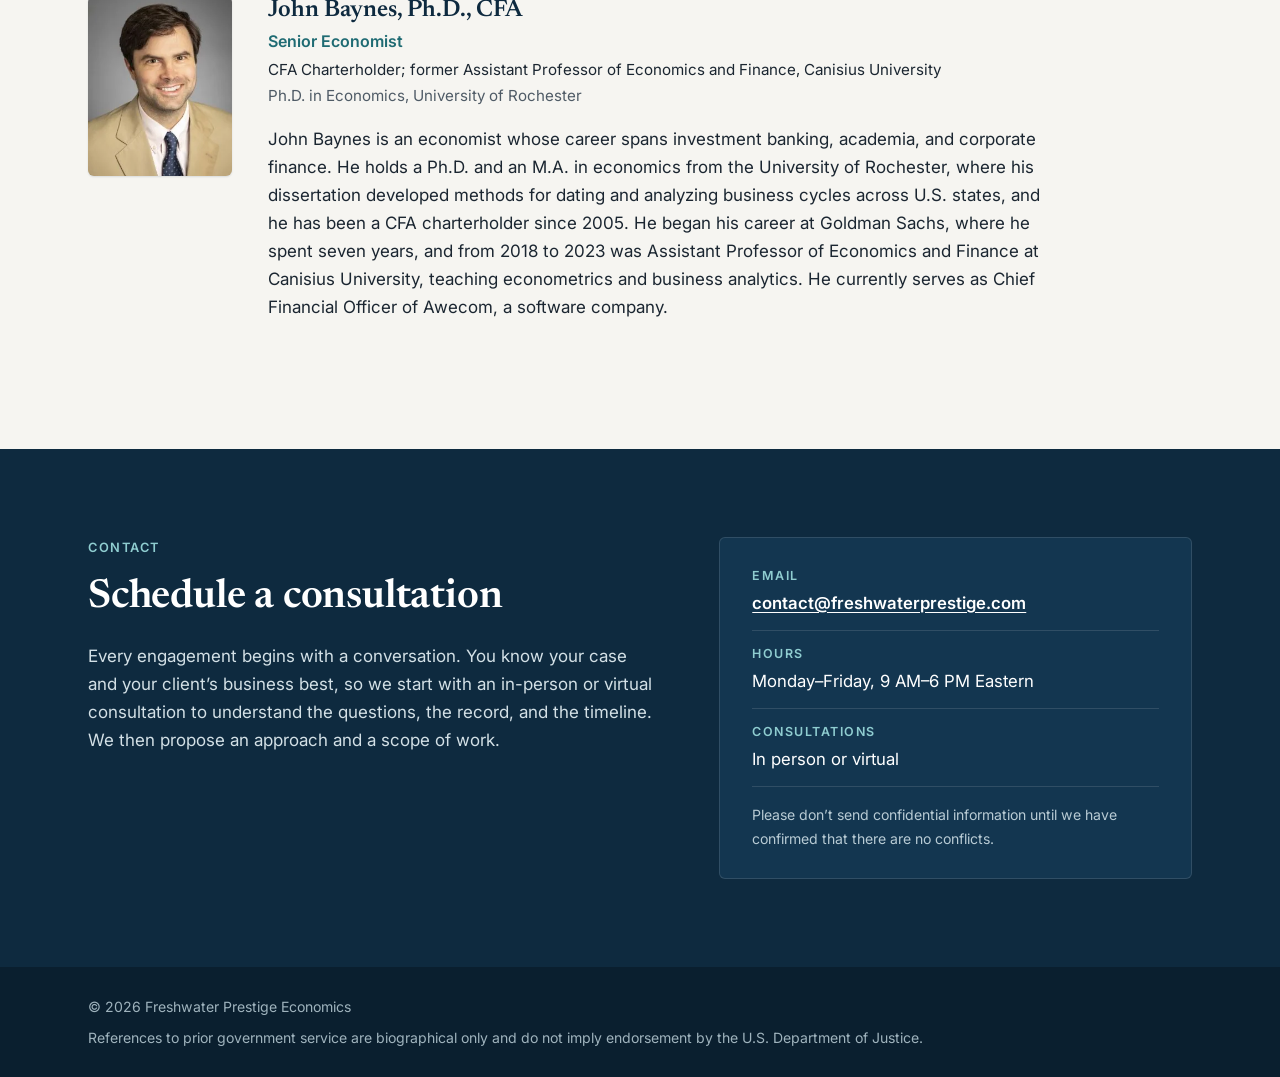
==== commit dc1d25de: "Copy edits: Antitrust Experience section, matter types, highlight box" ====
--- a/index.html
+++ b/index.html
@@ -1,6 +1,14 @@
 <!doctype html>
 <html lang="en">
 <head>
+<!-- Google tag (gtag.js) -->
+<script async src="https://www.googletagmanager.com/gtag/js?id=G-1T3R2S3E93"></script>
+<script>
+  window.dataLayer = window.dataLayer || [];
+  function gtag(){dataLayer.push(arguments);}
+  gtag('js', new Date());
+  gtag('config', 'G-1T3R2S3E93');
+</script>
   <meta charset="utf-8">
   <meta name="viewport" content="width=device-width, initial-scale=1">
   <title>Freshwater Prestige Economics | Antitrust and Class Action Economic Consulting</title>
@@ -67,7 +75,7 @@
         <ul class="facts" aria-label="At a glance">
           <li><strong>Antitrust Division Experience</strong><span>Economists who analyzed mergers and conduct at the U.S. Department of Justice</span></li>
           <li><strong>Ph.D. Economists</strong><span>Accomplished, experienced economists with doctorates from the University of Rochester and The Ohio State University</span></li>
-          <li><strong>Merger Reviews and Litigation</strong><span>Healthcare, telecommunications and media, technology, agriculture, and manufacturing</span></li>
+          <li><strong>Merger Reviews and Litigation</strong><span>Health insurance and hospitals, telecom and media, technology, agriculture and food, and manufacturing, plus criminal bid-rigging and price-fixing cases in industries from ocean shipping to wine and spirits</span></li>
         </ul>
       </div>
     </section>
@@ -92,7 +100,7 @@
               <dt>Conduct and monopolization</dt>
               <dd>Tying, exclusive dealing, refusals to deal, and buyer-side (monopsony) effects, including effects on suppliers and workers.</dd>
               <dt>Cartels and coordination</dt>
-              <dd>The effect of alleged price-fixing, output restriction, or market allocation on prices, output, and discounting.</dd>
+              <dd>The effects of alleged price-fixing, output restriction, or market allocation on prices, output, and discounting.</dd>
               <dt>Market definition and competitive effects</dt>
               <dd>Hypothetical monopolist tests, diversion and closeness of competition, and empirical work with transaction, claims, survey, and geographic data.</dd>
             </dl>
@@ -116,7 +124,7 @@
 
         <h3 class="engage-title" id="engage-title">How we engage</h3>
         <ul class="engage" aria-labelledby="engage-title">
-          <li><h4>Consulting experts</h4><p>Confidential analysis to test theories, shape strategy, and prepare for the other side&rsquo;s experts.</p></li>
+          <li><h4>Consulting experts</h4><p>Confidential analysis to test theories, shape strategy, and prepare for opposing experts.</p></li>
           <li><h4>Testifying experts</h4><p>Expert reports, declarations, and rebuttal reports, with testimony at deposition and trial, all built on transparent, reproducible work.</p></li>
           <li><h4>Data and econometrics</h4><p>Large transaction, claims, and geolocation datasets, analyzed in Stata, R, Python, and SQL.</p></li>
           <li><h4>Agency and discovery support</h4><p>Presentations to agency staff, and support for depositions of opposing experts.</p></li>
@@ -128,23 +136,20 @@
       <div class="wrap">
         <div class="section-head">
           <p class="kicker">Why Freshwater Prestige</p>
-          <h2 id="experience-title">Experience from inside the Antitrust Division</h2>
-          <p>Two of our economists worked in the Antitrust Division of the U.S. Department of Justice, one from 2014 to 2020 and the other for over a decade starting in 2014. They analyzed mergers and conduct for Division leadership, and that experience shapes how we work for private clients.</p>
+          <h2 id="experience-title">Antitrust Experience</h2>
+          <p>Two of our economists worked in the Antitrust Division of the U.S. Department of Justice, one from 2014 to 2020 and the other for over a decade starting in 2014. There, they analyzed mergers and conduct for Division leadership, and that experience shapes how we work for private clients.</p>
         </div>
 
         <div class="why-grid">
           <div class="why">
-            <span class="why-num" aria-hidden="true">01</span>
-            <h3>We know how the agencies evaluate a case</h3>
-            <p>Division economists weigh market definition, competitive effects, and efficiencies in the framework the agencies apply. We help you anticipate the questions, the data requests, and the economic theories you will face.</p>
+            <h3>We know how agencies evaluate a case</h3>
+            <p>Agency economists weigh market definition, competitive effects, and efficiencies in the framework the agencies apply. We help you anticipate the questions, the data requests, and the economic theories you will face.</p>
           </div>
           <div class="why">
-            <span class="why-num" aria-hidden="true">02</span>
             <h3>Analysis built to withstand scrutiny</h3>
             <p>Our work is grounded in the record and in accepted economic methods, and it is documented so that it can be reproduced and defended before agency staff or in court.</p>
           </div>
           <div class="why">
-            <span class="why-num" aria-hidden="true">03</span>
             <h3>Clear communication</h3>
             <p>We explain our findings plainly to counsel, clients, agency staff, and the finder of fact, and we tie the economics to the legal questions that matter.</p>
           </div>
@@ -161,6 +166,11 @@
             <li>Tying by a hospital system</li>
             <li>Class certification in healthcare and building materials</li>
             <li>An international cement cartel investigation</li>
+            <li>Industrial and aerospace mergers and joint ventures</li>
+            <li>Competition between professional sports leagues</li>
+            <li>Buyer-side power over poultry growers</li>
+            <li>Criminal price-fixing in online promotional products</li>
+            <li>Criminal bid-rigging in demolition and ocean shipping</li>
           </ul>
           <p class="note">These include matters that team members worked on at the Department of Justice or at prior employers.</p>
         </div>
